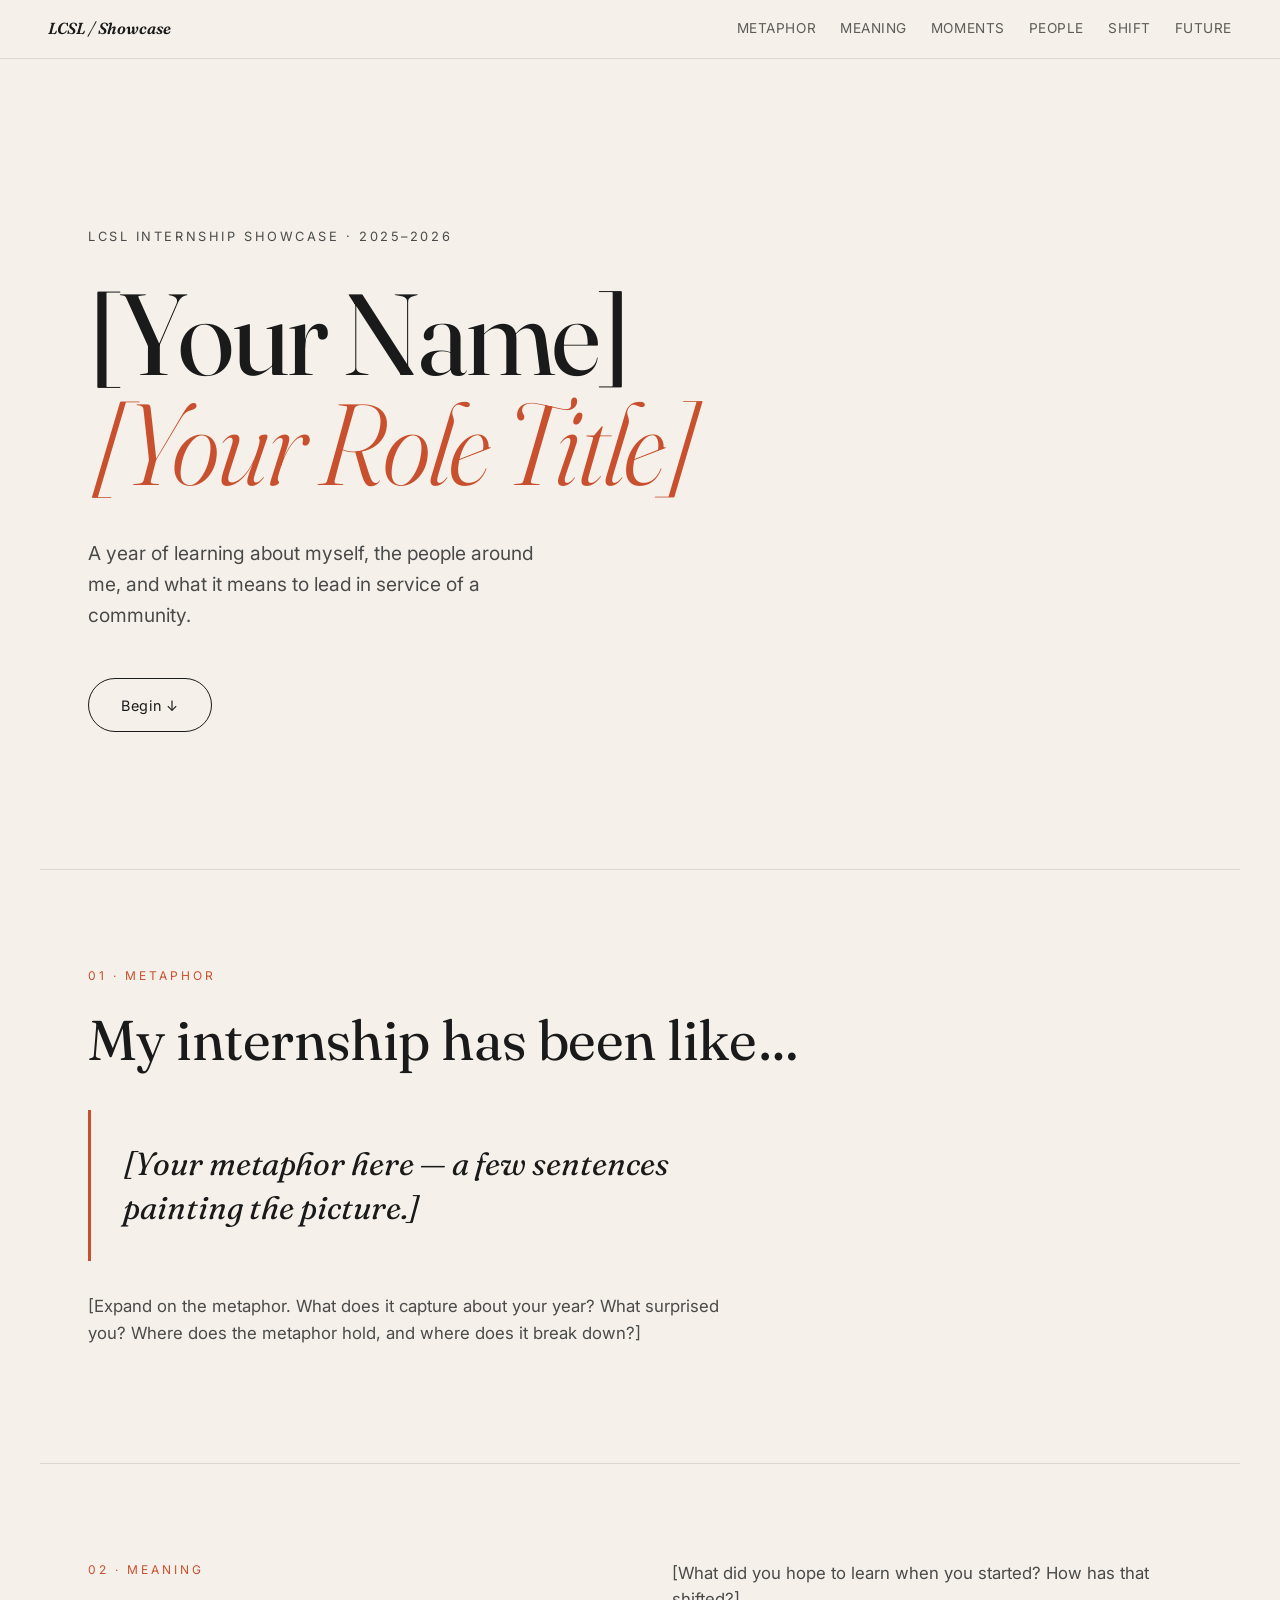
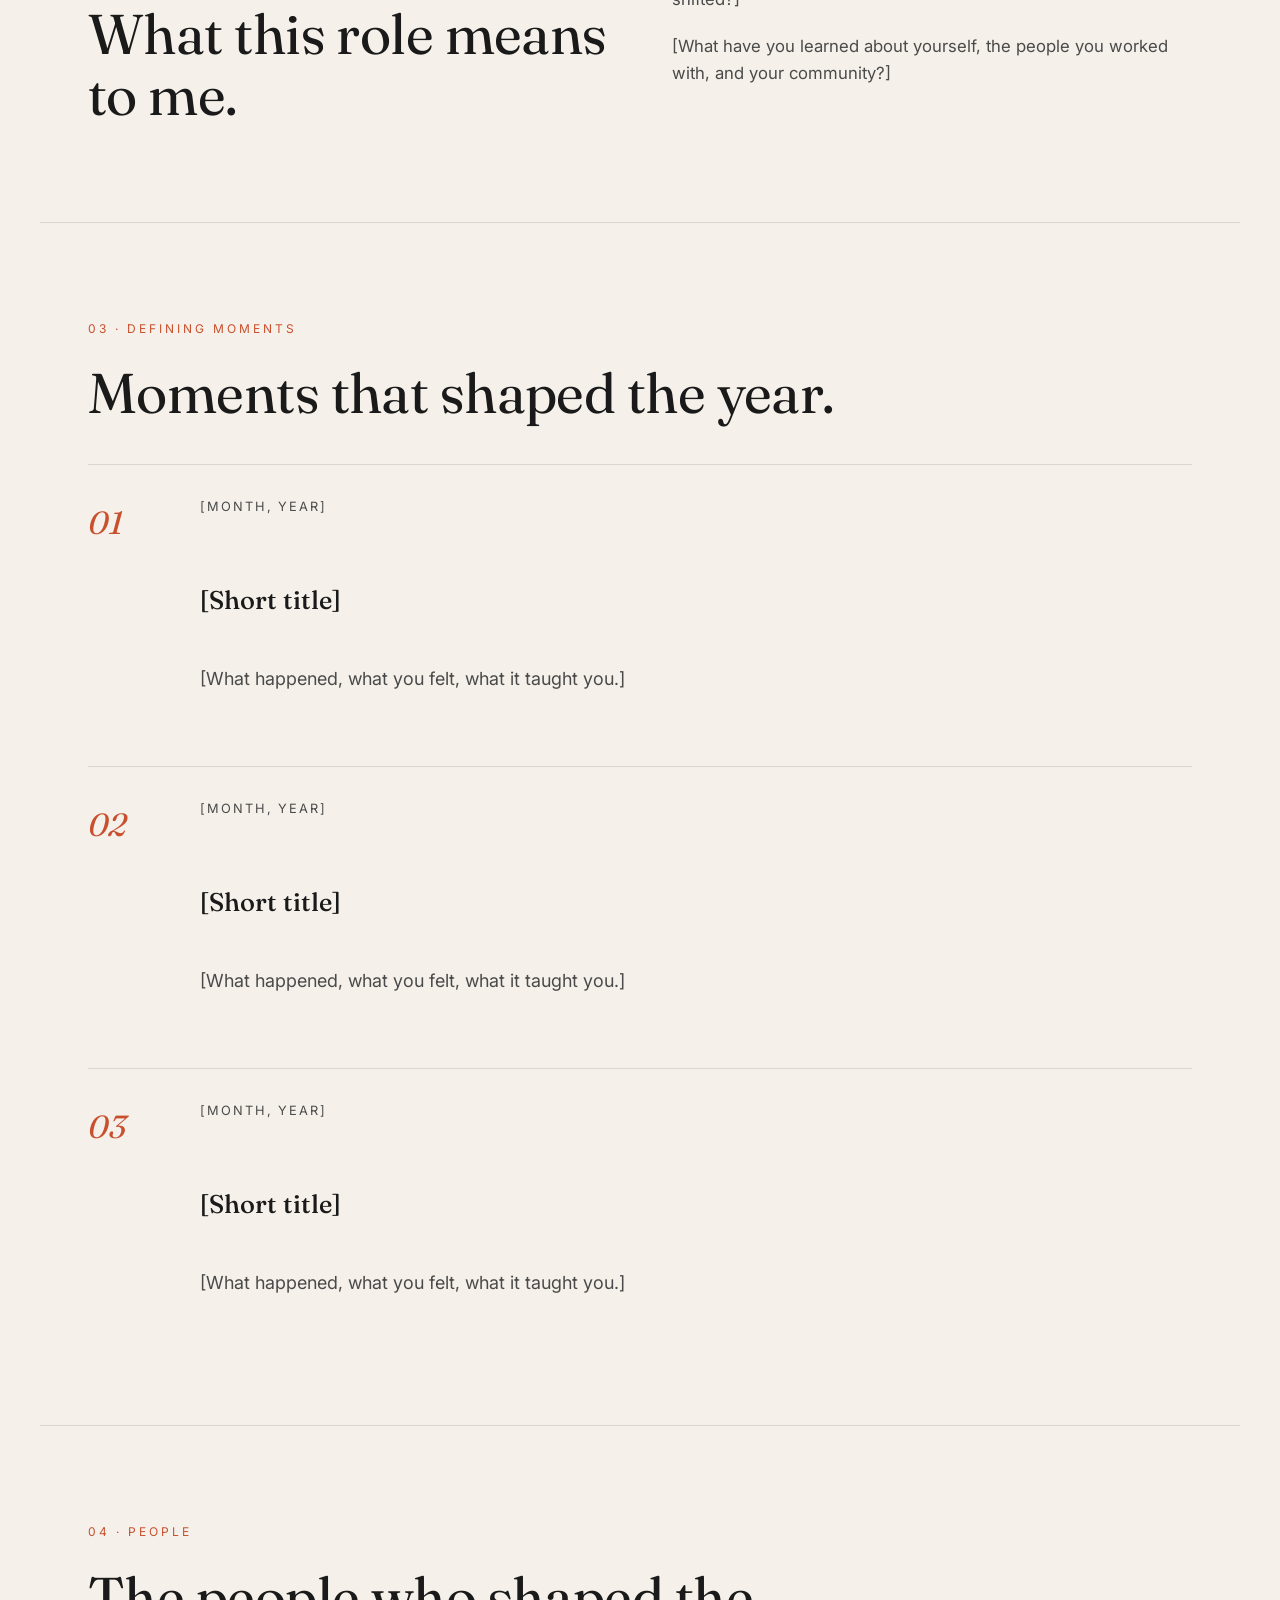
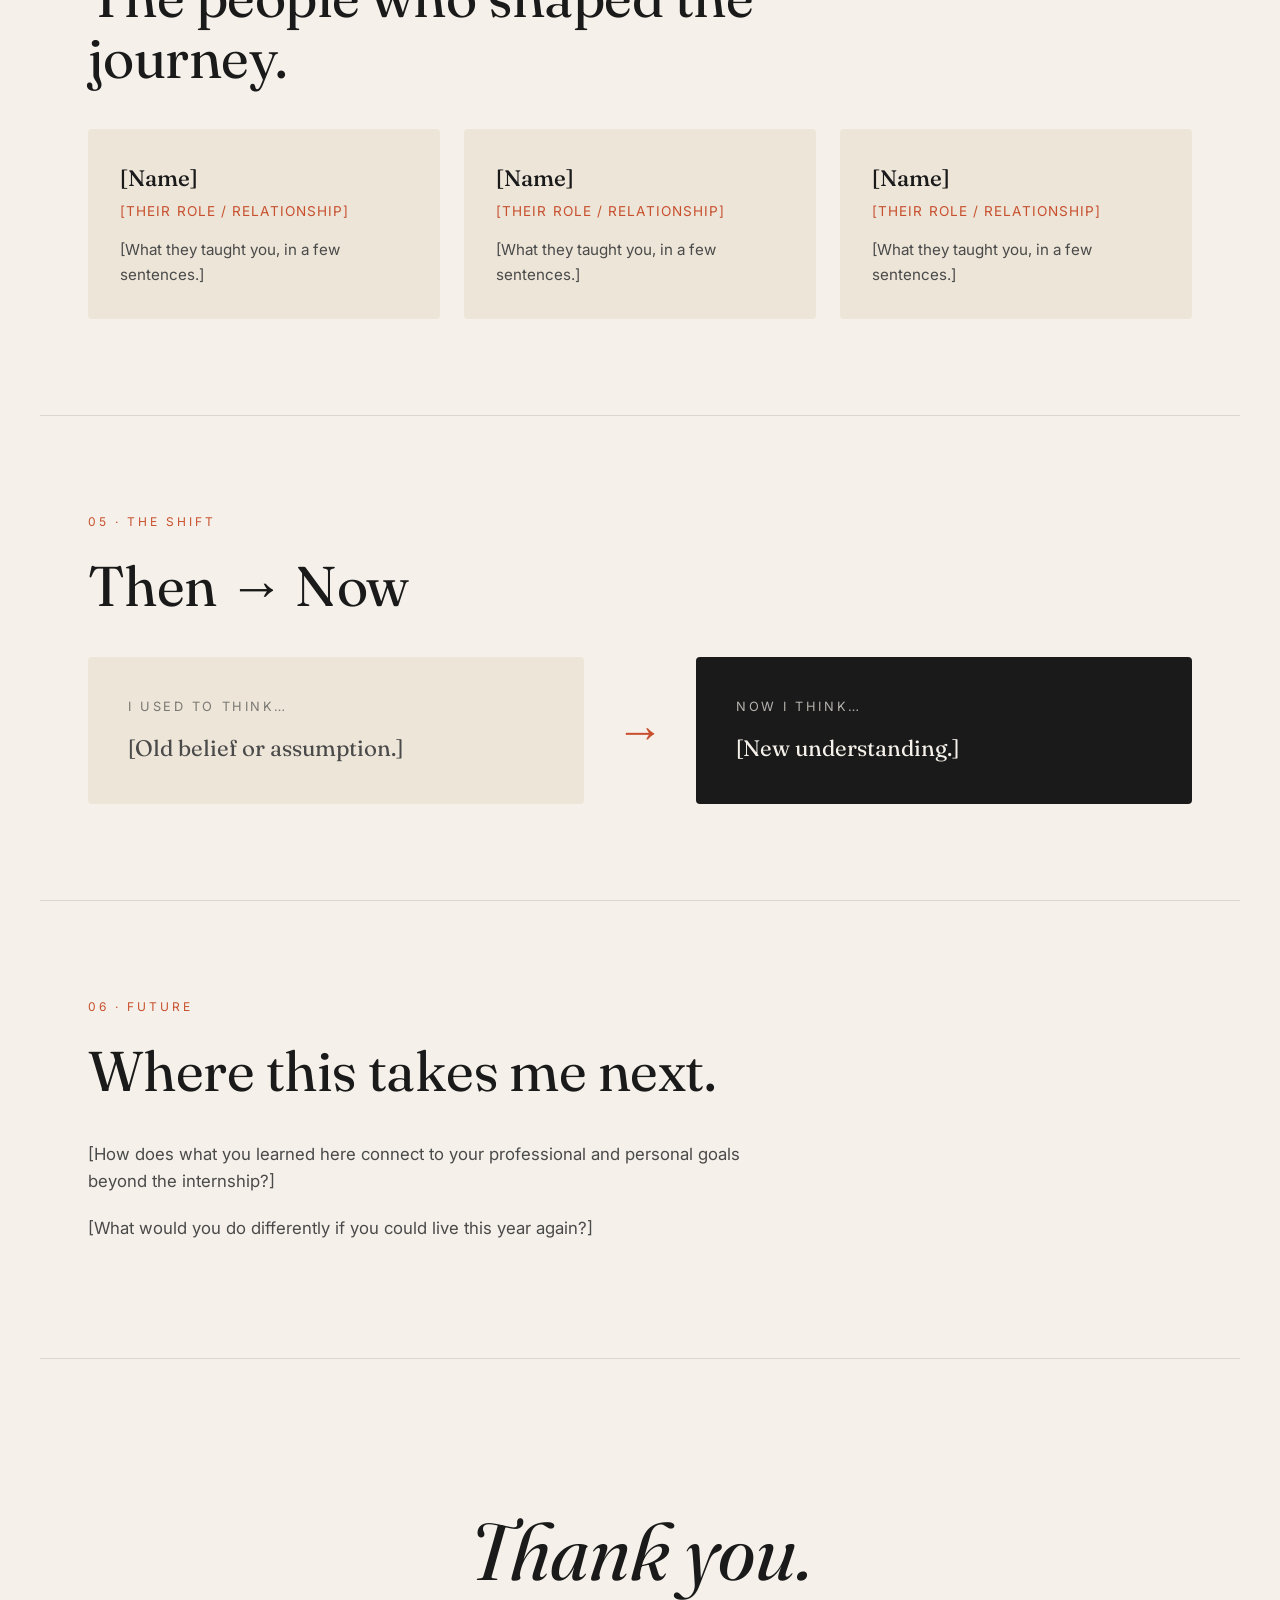
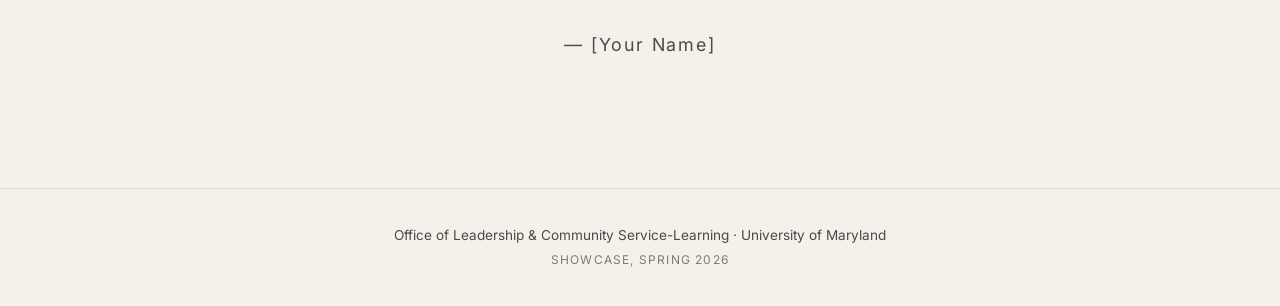
==== index.html @ c9e7165f "Scaffold showcase site" ====
<!DOCTYPE html>
<html lang="en">
<head>
  <meta charset="UTF-8" />
  <meta name="viewport" content="width=device-width, initial-scale=1.0" />
  <title>LCSL Internship Showcase — [Your Name]</title>
  <meta name="description" content="A reflection on my year as an intern with the Office of Leadership and Community Service-Learning." />
  <link rel="preconnect" href="https://fonts.googleapis.com" />
  <link rel="preconnect" href="https://fonts.gstatic.com" crossorigin />
  <link href="https://fonts.googleapis.com/css2?family=Fraunces:ital,opsz,wght@0,9..144,300..900;1,9..144,300..900&family=Inter:wght@300;400;500;600&display=swap" rel="stylesheet" />
  <link rel="stylesheet" href="./css/style.css" />
</head>
<body>
  <nav class="nav">
    <a href="#top" class="nav__brand">LCSL / Showcase</a>
    <ul class="nav__links">
      <li><a href="#metaphor">Metaphor</a></li>
      <li><a href="#meaning">Meaning</a></li>
      <li><a href="#moments">Moments</a></li>
      <li><a href="#people">People</a></li>
      <li><a href="#shift">Shift</a></li>
      <li><a href="#future">Future</a></li>
    </ul>
  </nav>

  <header id="top" class="hero">
    <p class="hero__eyebrow">LCSL Internship Showcase &middot; 2025–2026</p>
    <h1 class="hero__title">
      <span class="hero__title-line">[Your Name]</span>
      <span class="hero__title-line hero__title-line--accent">[Your Role Title]</span>
    </h1>
    <p class="hero__lede">
      A year of learning about myself, the people around me, and what it means to lead in service of a community.
    </p>
    <a href="#metaphor" class="hero__cta" aria-label="Begin the story">Begin ↓</a>
  </header>

  <main>
    <!-- Section 1: Metaphor -->
    <section id="metaphor" class="section section--metaphor" data-reveal>
      <p class="section__label">01 &middot; Metaphor</p>
      <h2 class="section__title">My internship has been like…</h2>
      <blockquote class="pullquote">
        <p>[Your metaphor here — a few sentences painting the picture.]</p>
      </blockquote>
      <p class="section__body">
        [Expand on the metaphor. What does it capture about your year? What surprised you? Where does the metaphor hold, and where does it break down?]
      </p>
    </section>

    <!-- Section 2: What the role means -->
    <section id="meaning" class="section section--split" data-reveal>
      <div class="section__col">
        <p class="section__label">02 &middot; Meaning</p>
        <h2 class="section__title">What this role means to me.</h2>
      </div>
      <div class="section__col">
        <p class="section__body">
          [What did you hope to learn when you started? How has that shifted?]
        </p>
        <p class="section__body">
          [What have you learned about yourself, the people you worked with, and your community?]
        </p>
      </div>
    </section>

    <!-- Section 3: Defining moments -->
    <section id="moments" class="section section--moments" data-reveal>
      <p class="section__label">03 &middot; Defining Moments</p>
      <h2 class="section__title">Moments that shaped the year.</h2>
      <ol class="moments">
        <li class="moment">
          <p class="moment__date">[Month, Year]</p>
          <h3 class="moment__title">[Short title]</h3>
          <p class="moment__body">[What happened, what you felt, what it taught you.]</p>
        </li>
        <li class="moment">
          <p class="moment__date">[Month, Year]</p>
          <h3 class="moment__title">[Short title]</h3>
          <p class="moment__body">[What happened, what you felt, what it taught you.]</p>
        </li>
        <li class="moment">
          <p class="moment__date">[Month, Year]</p>
          <h3 class="moment__title">[Short title]</h3>
          <p class="moment__body">[What happened, what you felt, what it taught you.]</p>
        </li>
      </ol>
    </section>

    <!-- Section 4: People -->
    <section id="people" class="section section--people" data-reveal>
      <p class="section__label">04 &middot; People</p>
      <h2 class="section__title">The people who shaped the journey.</h2>
      <div class="people">
        <article class="person">
          <h3 class="person__name">[Name]</h3>
          <p class="person__role">[Their role / relationship]</p>
          <p class="person__body">[What they taught you, in a few sentences.]</p>
        </article>
        <article class="person">
          <h3 class="person__name">[Name]</h3>
          <p class="person__role">[Their role / relationship]</p>
          <p class="person__body">[What they taught you, in a few sentences.]</p>
        </article>
        <article class="person">
          <h3 class="person__name">[Name]</h3>
          <p class="person__role">[Their role / relationship]</p>
          <p class="person__body">[What they taught you, in a few sentences.]</p>
        </article>
      </div>
    </section>

    <!-- Section 5: Used to think / now think -->
    <section id="shift" class="section section--shift" data-reveal>
      <p class="section__label">05 &middot; The Shift</p>
      <h2 class="section__title">Then &rarr; Now</h2>
      <div class="shift">
        <div class="shift__card shift__card--before">
          <p class="shift__label">I used to think…</p>
          <p class="shift__body">[Old belief or assumption.]</p>
        </div>
        <div class="shift__arrow" aria-hidden="true">→</div>
        <div class="shift__card shift__card--after">
          <p class="shift__label">Now I think…</p>
          <p class="shift__body">[New understanding.]</p>
        </div>
      </div>
    </section>

    <!-- Section 6: Future -->
    <section id="future" class="section section--future" data-reveal>
      <p class="section__label">06 &middot; Future</p>
      <h2 class="section__title">Where this takes me next.</h2>
      <p class="section__body">
        [How does what you learned here connect to your professional and personal goals beyond the internship?]
      </p>
      <p class="section__body">
        [What would you do differently if you could live this year again?]
      </p>
    </section>

    <!-- Closing -->
    <section class="section section--close" data-reveal>
      <p class="closing">Thank you.</p>
      <p class="closing__sub">— [Your Name]</p>
    </section>
  </main>

  <footer class="footer">
    <p>Office of Leadership &amp; Community Service-Learning &middot; University of Maryland</p>
    <p class="footer__meta">Showcase, Spring 2026</p>
  </footer>

  <script src="./js/main.js"></script>
</body>
</html>
---- css/style.css ----
:root {
  --bg: #f5f1ea;
  --bg-alt: #ece5d8;
  --ink: #1a1a1a;
  --ink-soft: #4a4a4a;
  --accent: #c8502e;
  --accent-deep: #8a2f16;
  --rule: rgba(26, 26, 26, 0.12);
  --serif: "Fraunces", Georgia, serif;
  --sans: "Inter", -apple-system, BlinkMacSystemFont, sans-serif;
  --max: 1200px;
  --gutter: clamp(1.25rem, 4vw, 3rem);
}

* { box-sizing: border-box; }

html { scroll-behavior: smooth; }

body {
  margin: 0;
  background: var(--bg);
  color: var(--ink);
  font-family: var(--sans);
  font-size: 18px;
  line-height: 1.6;
  -webkit-font-smoothing: antialiased;
}

a { color: inherit; text-decoration: none; }

/* Nav */
.nav {
  position: sticky;
  top: 0;
  z-index: 10;
  display: flex;
  align-items: center;
  justify-content: space-between;
  padding: 1rem var(--gutter);
  background: rgba(245, 241, 234, 0.85);
  backdrop-filter: blur(10px);
  border-bottom: 1px solid var(--rule);
  font-size: 0.85rem;
  letter-spacing: 0.04em;
  text-transform: uppercase;
}
.nav__brand { font-family: var(--serif); font-weight: 600; font-style: italic; text-transform: none; letter-spacing: 0; font-size: 1rem; }
.nav__links { display: flex; gap: 1.5rem; list-style: none; margin: 0; padding: 0; }
.nav__links a { opacity: 0.7; transition: opacity 0.2s; }
.nav__links a:hover { opacity: 1; color: var(--accent); }
@media (max-width: 720px) { .nav__links { display: none; } }

/* Hero */
.hero {
  min-height: 90vh;
  display: flex;
  flex-direction: column;
  justify-content: center;
  padding: 6rem var(--gutter) 4rem;
  max-width: var(--max);
  margin: 0 auto;
}
.hero__eyebrow {
  font-size: 0.8rem;
  letter-spacing: 0.2em;
  text-transform: uppercase;
  color: var(--ink-soft);
  margin: 0 0 2rem;
}
.hero__title {
  font-family: var(--serif);
  font-weight: 400;
  font-size: clamp(3rem, 9vw, 7.5rem);
  line-height: 0.95;
  letter-spacing: -0.02em;
  margin: 0;
}
.hero__title-line { display: block; }
.hero__title-line--accent {
  font-style: italic;
  color: var(--accent);
  font-weight: 300;
}
.hero__lede {
  max-width: 38ch;
  margin: 2.5rem 0 3rem;
  font-size: clamp(1.1rem, 1.5vw, 1.35rem);
  color: var(--ink-soft);
}
.hero__cta {
  align-self: flex-start;
  padding: 0.9rem 2rem;
  border: 1px solid var(--ink);
  border-radius: 999px;
  font-size: 0.9rem;
  letter-spacing: 0.05em;
  transition: background 0.2s, color 0.2s;
}
.hero__cta:hover { background: var(--ink); color: var(--bg); }

/* Sections */
.section {
  max-width: var(--max);
  margin: 0 auto;
  padding: 6rem var(--gutter);
  border-top: 1px solid var(--rule);
}
.section__label {
  font-size: 0.75rem;
  letter-spacing: 0.25em;
  text-transform: uppercase;
  color: var(--accent);
  margin: 0 0 1.5rem;
}
.section__title {
  font-family: var(--serif);
  font-weight: 400;
  font-size: clamp(2rem, 5vw, 3.5rem);
  line-height: 1.1;
  letter-spacing: -0.01em;
  margin: 0 0 2.5rem;
  max-width: 22ch;
}
.section__body {
  max-width: 60ch;
  margin: 0 0 1.25rem;
  color: var(--ink-soft);
  font-size: 1.05rem;
}

/* Split section */
.section--split {
  display: grid;
  grid-template-columns: 1fr 1fr;
  gap: clamp(2rem, 5vw, 5rem);
  align-items: start;
}
.section--split .section__title { margin-bottom: 0; }
@media (max-width: 800px) { .section--split { grid-template-columns: 1fr; } }

/* Metaphor */
.pullquote {
  margin: 0 0 2rem;
  padding: 2rem 0 2rem 2rem;
  border-left: 3px solid var(--accent);
  font-family: var(--serif);
  font-style: italic;
  font-size: clamp(1.4rem, 3vw, 2rem);
  line-height: 1.35;
  max-width: 28ch;
}
.pullquote p { margin: 0; }

/* Moments */
.moments {
  list-style: none;
  counter-reset: moment;
  padding: 0;
  margin: 0;
  display: grid;
  gap: 2.5rem;
}
.moment {
  counter-increment: moment;
  display: grid;
  grid-template-columns: 80px 1fr;
  gap: 2rem;
  padding: 2rem 0;
  border-top: 1px solid var(--rule);
  position: relative;
}
.moment::before {
  content: counter(moment, decimal-leading-zero);
  font-family: var(--serif);
  font-style: italic;
  font-size: 2rem;
  color: var(--accent);
  grid-column: 1;
}
.moment__date {
  font-size: 0.8rem;
  letter-spacing: 0.15em;
  text-transform: uppercase;
  color: var(--ink-soft);
  margin: 0 0 0.5rem;
  grid-column: 2;
}
.moment__title {
  font-family: var(--serif);
  font-weight: 500;
  font-size: 1.6rem;
  margin: 0 0 0.75rem;
  grid-column: 2;
}
.moment__body {
  grid-column: 2;
  color: var(--ink-soft);
  margin: 0;
  max-width: 60ch;
}
@media (max-width: 600px) {
  .moment { grid-template-columns: 1fr; gap: 0.5rem; }
  .moment__date, .moment__title, .moment__body { grid-column: 1; }
}

/* People */
.people {
  display: grid;
  grid-template-columns: repeat(auto-fit, minmax(260px, 1fr));
  gap: 1.5rem;
}
.person {
  padding: 2rem;
  background: var(--bg-alt);
  border-radius: 4px;
  transition: transform 0.3s, background 0.3s;
}
.person:hover { transform: translateY(-4px); background: #e4dcc9; }
.person__name {
  font-family: var(--serif);
  font-size: 1.4rem;
  margin: 0 0 0.25rem;
  font-weight: 500;
}
.person__role {
  font-size: 0.85rem;
  letter-spacing: 0.08em;
  text-transform: uppercase;
  color: var(--accent);
  margin: 0 0 1rem;
}
.person__body {
  margin: 0;
  color: var(--ink-soft);
  font-size: 0.95rem;
}

/* Shift */
.shift {
  display: grid;
  grid-template-columns: 1fr auto 1fr;
  gap: 2rem;
  align-items: stretch;
}
.shift__card {
  padding: 2.5rem;
  border-radius: 4px;
}
.shift__card--before {
  background: var(--bg-alt);
  color: var(--ink-soft);
}
.shift__card--after {
  background: var(--ink);
  color: var(--bg);
}
.shift__label {
  font-size: 0.8rem;
  letter-spacing: 0.2em;
  text-transform: uppercase;
  margin: 0 0 1rem;
  opacity: 0.7;
}
.shift__body {
  font-family: var(--serif);
  font-size: 1.4rem;
  line-height: 1.35;
  margin: 0;
}
.shift__arrow {
  align-self: center;
  font-family: var(--serif);
  font-size: 3rem;
  color: var(--accent);
}
@media (max-width: 700px) {
  .shift { grid-template-columns: 1fr; }
  .shift__arrow { transform: rotate(90deg); justify-self: center; }
}

/* Closing */
.section--close {
  text-align: center;
  padding: 8rem var(--gutter);
  border-top: 1px solid var(--rule);
}
.closing {
  font-family: var(--serif);
  font-size: clamp(3rem, 7vw, 5rem);
  font-style: italic;
  margin: 0 0 1rem;
}
.closing__sub {
  color: var(--ink-soft);
  letter-spacing: 0.1em;
  margin: 0;
}

/* Footer */
.footer {
  padding: 2rem var(--gutter);
  text-align: center;
  font-size: 0.85rem;
  color: var(--ink-soft);
  border-top: 1px solid var(--rule);
}
.footer p { margin: 0.25rem 0; }
.footer__meta { opacity: 0.7; letter-spacing: 0.1em; text-transform: uppercase; font-size: 0.75rem; }

/* Reveal animation */
[data-reveal] {
  opacity: 0;
  transform: translateY(24px);
  transition: opacity 0.8s ease, transform 0.8s ease;
}
[data-reveal].is-visible {
  opacity: 1;
  transform: translateY(0);
}

@media (prefers-reduced-motion: reduce) {
  html { scroll-behavior: auto; }
  [data-reveal] { opacity: 1; transform: none; transition: none; }
}
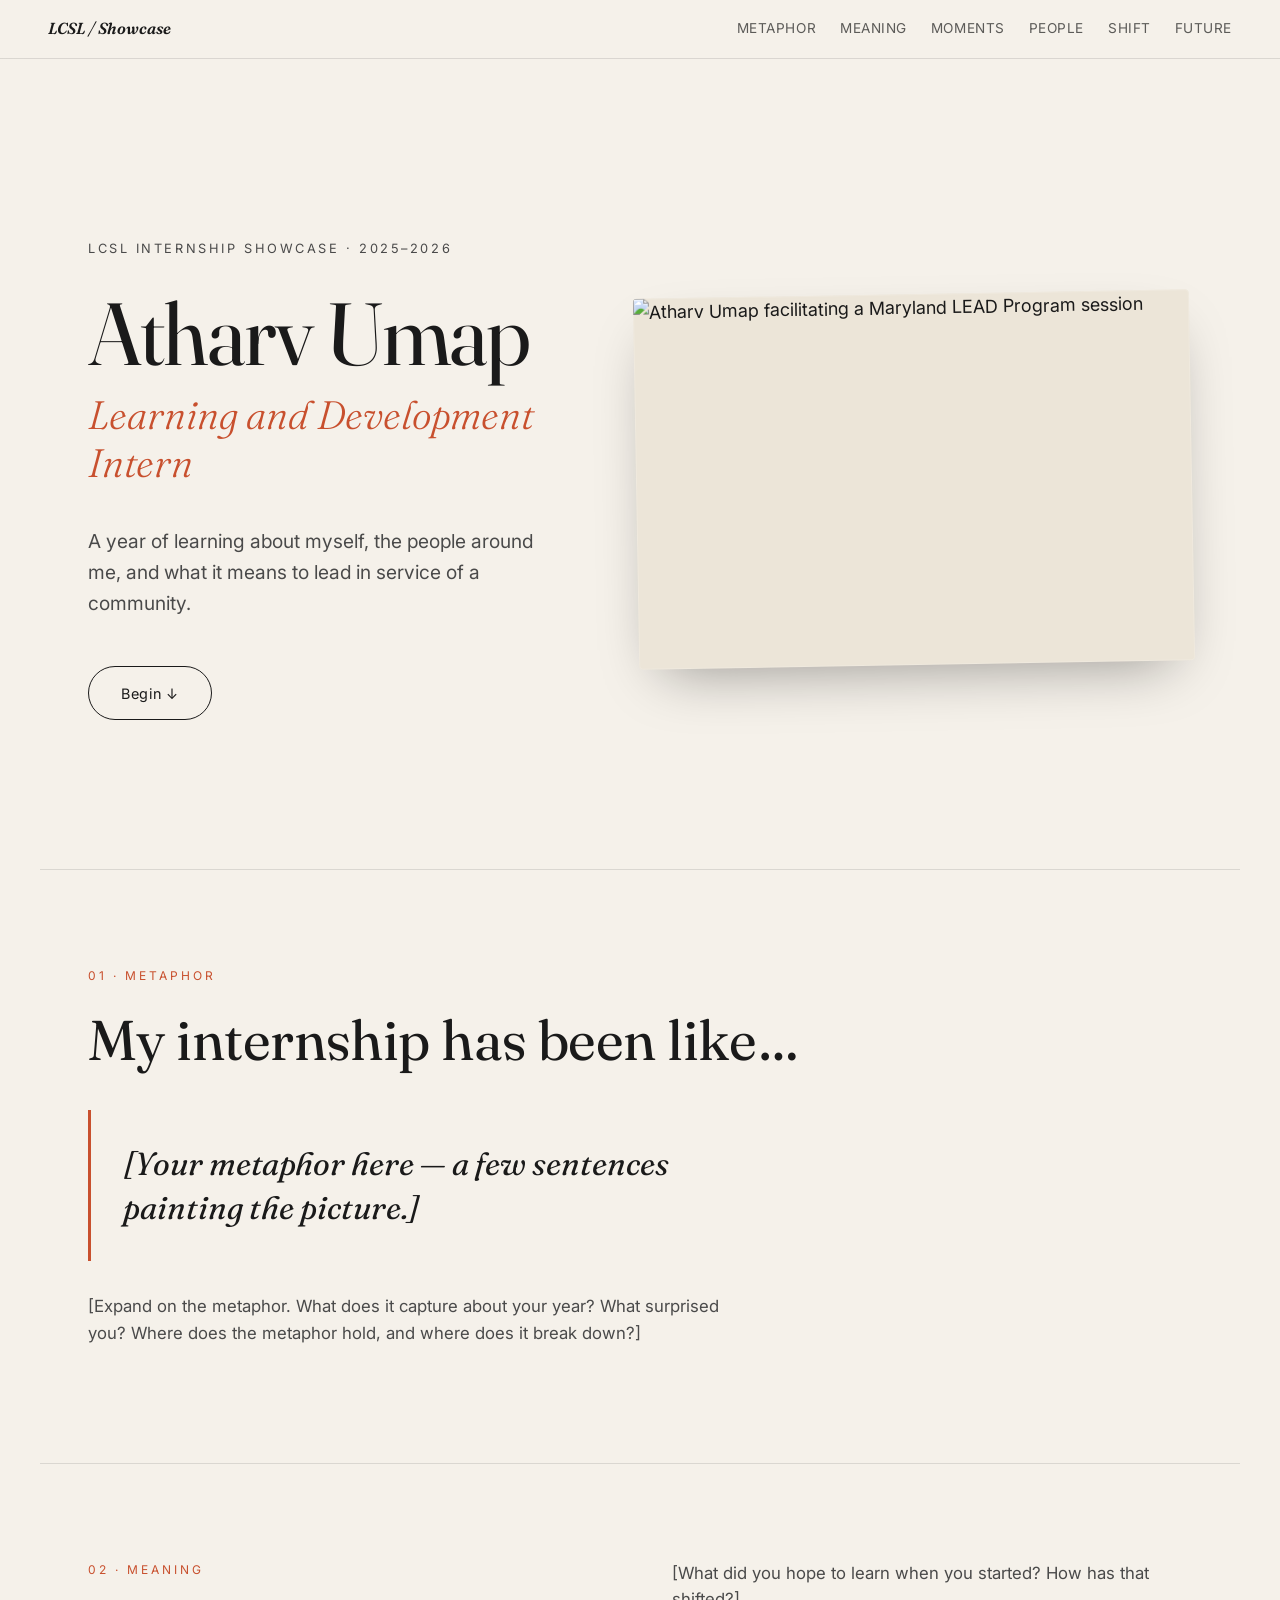
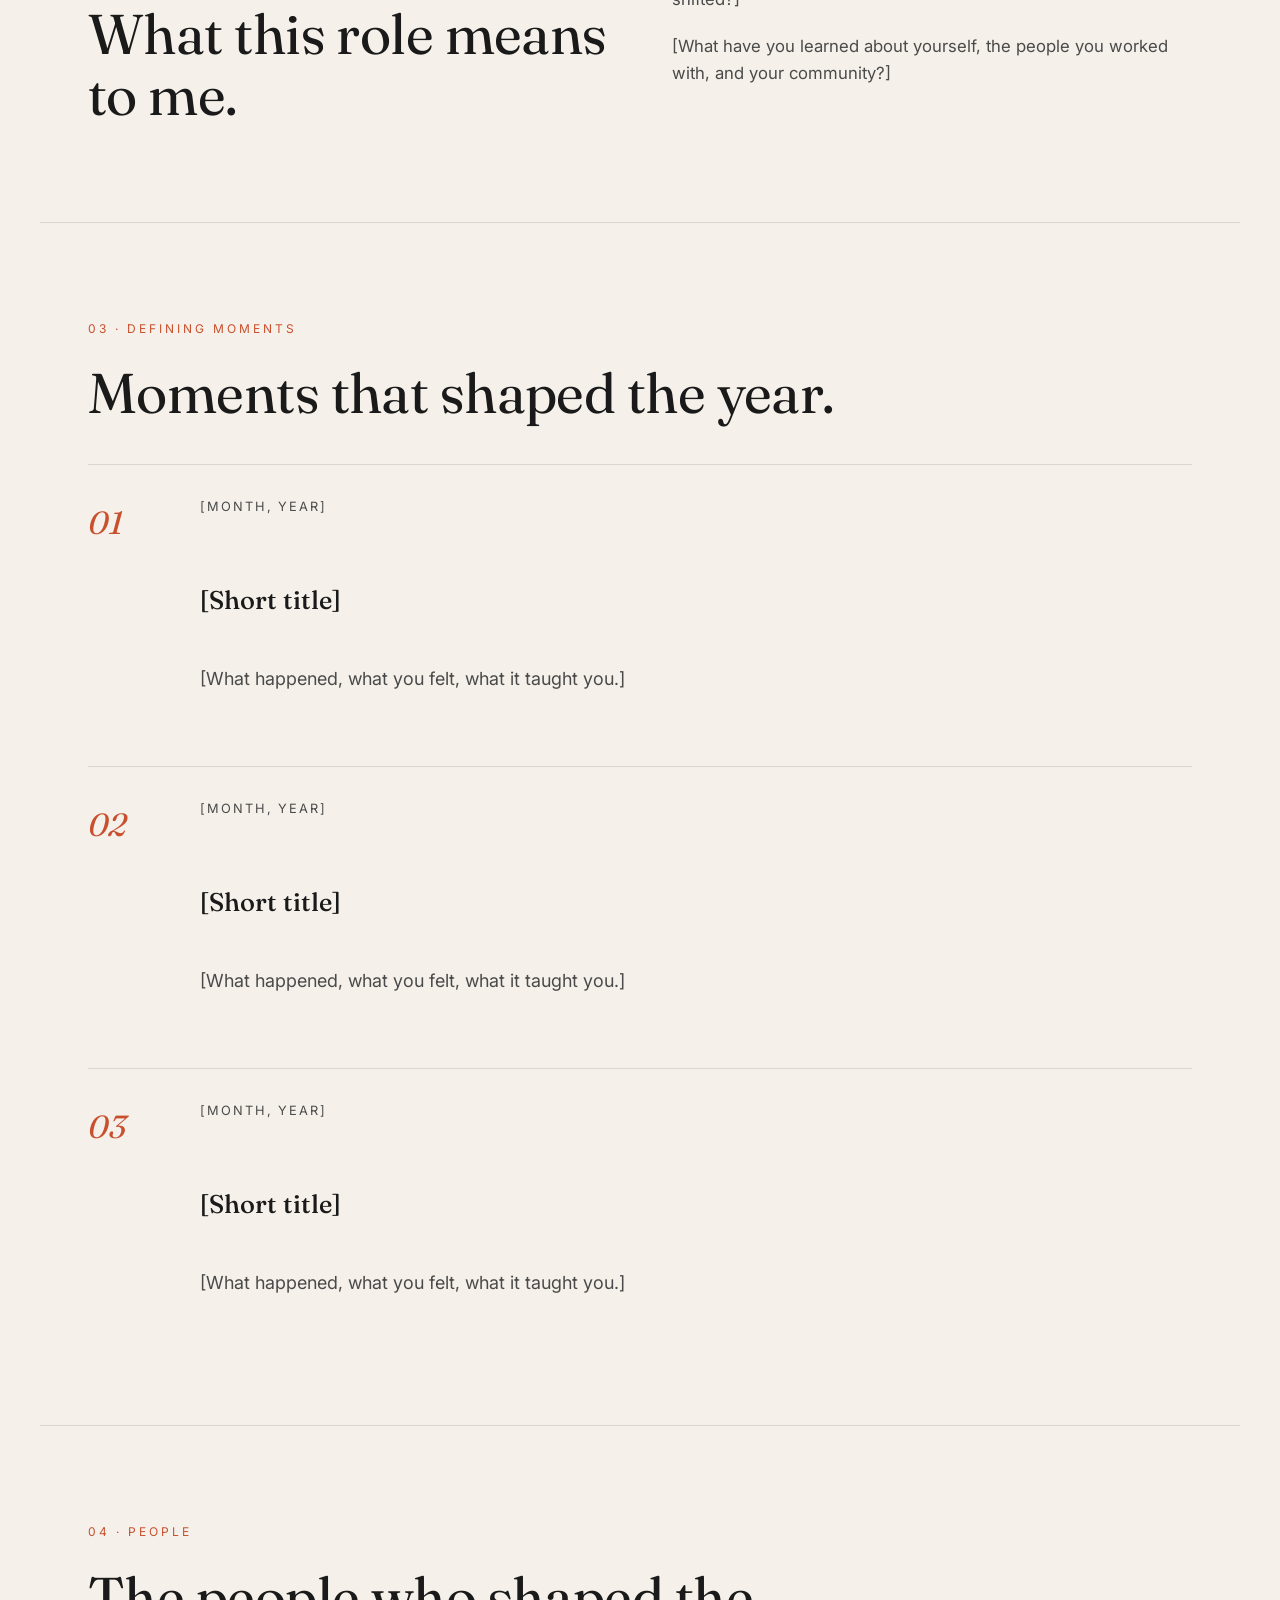
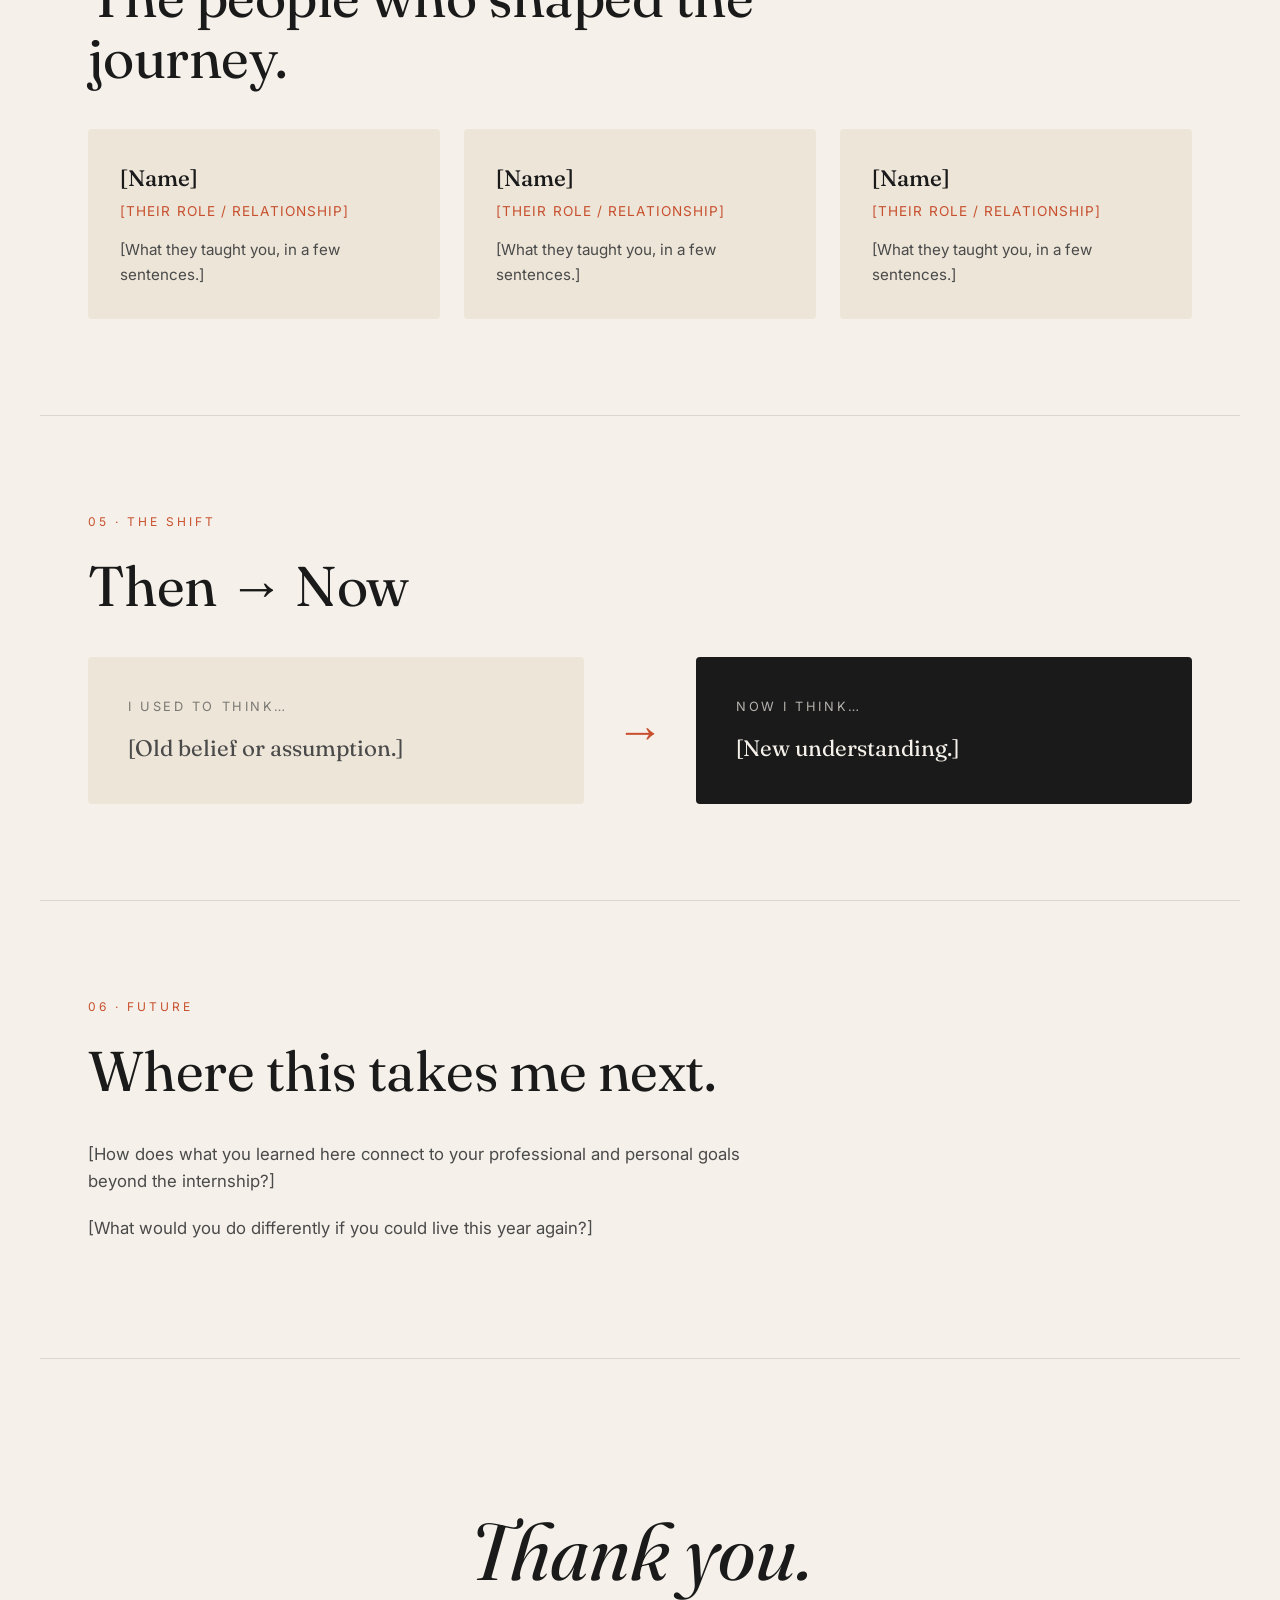
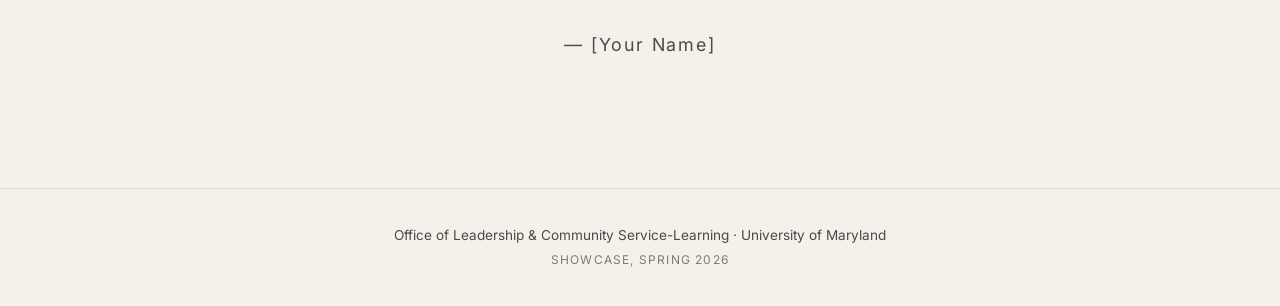
==== commit 8c556c2e: "Introduction created" ====
--- a/index.html
+++ b/index.html
@@ -24,15 +24,20 @@
   </nav>
 
   <header id="top" class="hero">
-    <p class="hero__eyebrow">LCSL Internship Showcase &middot; 2025–2026</p>
-    <h1 class="hero__title">
-      <span class="hero__title-line">[Your Name]</span>
-      <span class="hero__title-line hero__title-line--accent">[Your Role Title]</span>
-    </h1>
-    <p class="hero__lede">
-      A year of learning about myself, the people around me, and what it means to lead in service of a community.
-    </p>
-    <a href="#metaphor" class="hero__cta" aria-label="Begin the story">Begin ↓</a>
+    <div class="hero__content">
+      <p class="hero__eyebrow">LCSL Internship Showcase &middot; 2025–2026</p>
+      <h1 class="hero__title">
+        <span class="hero__title-line">Atharv Umap</span>
+        <span class="hero__title-line hero__title-line--accent">Learning and Development Intern</span>
+      </h1>
+      <p class="hero__lede">
+        A year of learning about myself, the people around me, and what it means to lead in service of a community.
+      </p>
+      <a href="#metaphor" class="hero__cta" aria-label="Begin the story">Begin ↓</a>
+    </div>
+    <div class="hero__portrait">
+      <img src="./assets/images/hero.jpg" alt="Atharv Umap facilitating a Maryland LEAD Program session" />
+    </div>
   </header>
 
   <main>
--- a/css/style.css
+++ b/css/style.css
@@ -53,12 +53,54 @@
 /* Hero */
 .hero {
   min-height: 90vh;
+  display: grid;
+  grid-template-columns: 1fr 1.15fr;
+  gap: clamp(2rem, 5vw, 4.5rem);
+  align-items: center;
+  padding: 6rem var(--gutter) 4rem;
+  max-width: var(--max);
+  margin: 0 auto;
+}
+.hero__content {
   display: flex;
   flex-direction: column;
   justify-content: center;
-  padding: 6rem var(--gutter) 4rem;
-  max-width: var(--max);
-  margin: 0 auto;
+}
+.hero__portrait {
+  position: relative;
+  aspect-ratio: 3 / 2;
+  overflow: hidden;
+  border-radius: 4px;
+  background: var(--bg-alt);
+  box-shadow: 0 24px 60px -24px rgba(0, 0, 0, 0.4);
+  transform: rotate(-1deg);
+  transition: transform 0.6s ease;
+}
+.hero__portrait::after {
+  content: "";
+  position: absolute;
+  inset: 0;
+  border: 1px solid rgba(255, 255, 255, 0.15);
+  border-radius: 4px;
+  pointer-events: none;
+}
+.hero__portrait:hover { transform: rotate(0deg) scale(1.01); }
+.hero__portrait img {
+  width: 100%;
+  height: 100%;
+  object-fit: cover;
+  display: block;
+}
+@media (max-width: 800px) {
+  .hero {
+    grid-template-columns: 1fr;
+    min-height: auto;
+    padding-top: 4rem;
+  }
+  .hero__portrait {
+    max-width: 100%;
+    margin: 2.5rem 0 0;
+  }
 }
 .hero__eyebrow {
   font-size: 0.8rem;
@@ -70,7 +112,7 @@
 .hero__title {
   font-family: var(--serif);
   font-weight: 400;
-  font-size: clamp(3rem, 9vw, 7.5rem);
+  font-size: clamp(2.75rem, 7vw, 5.5rem);
   line-height: 0.95;
   letter-spacing: -0.02em;
   margin: 0;
@@ -80,6 +122,10 @@
   font-style: italic;
   color: var(--accent);
   font-weight: 300;
+  font-size: 0.45em;
+  line-height: 1.2;
+  margin-top: 1rem;
+  letter-spacing: 0;
 }
 .hero__lede {
   max-width: 38ch;
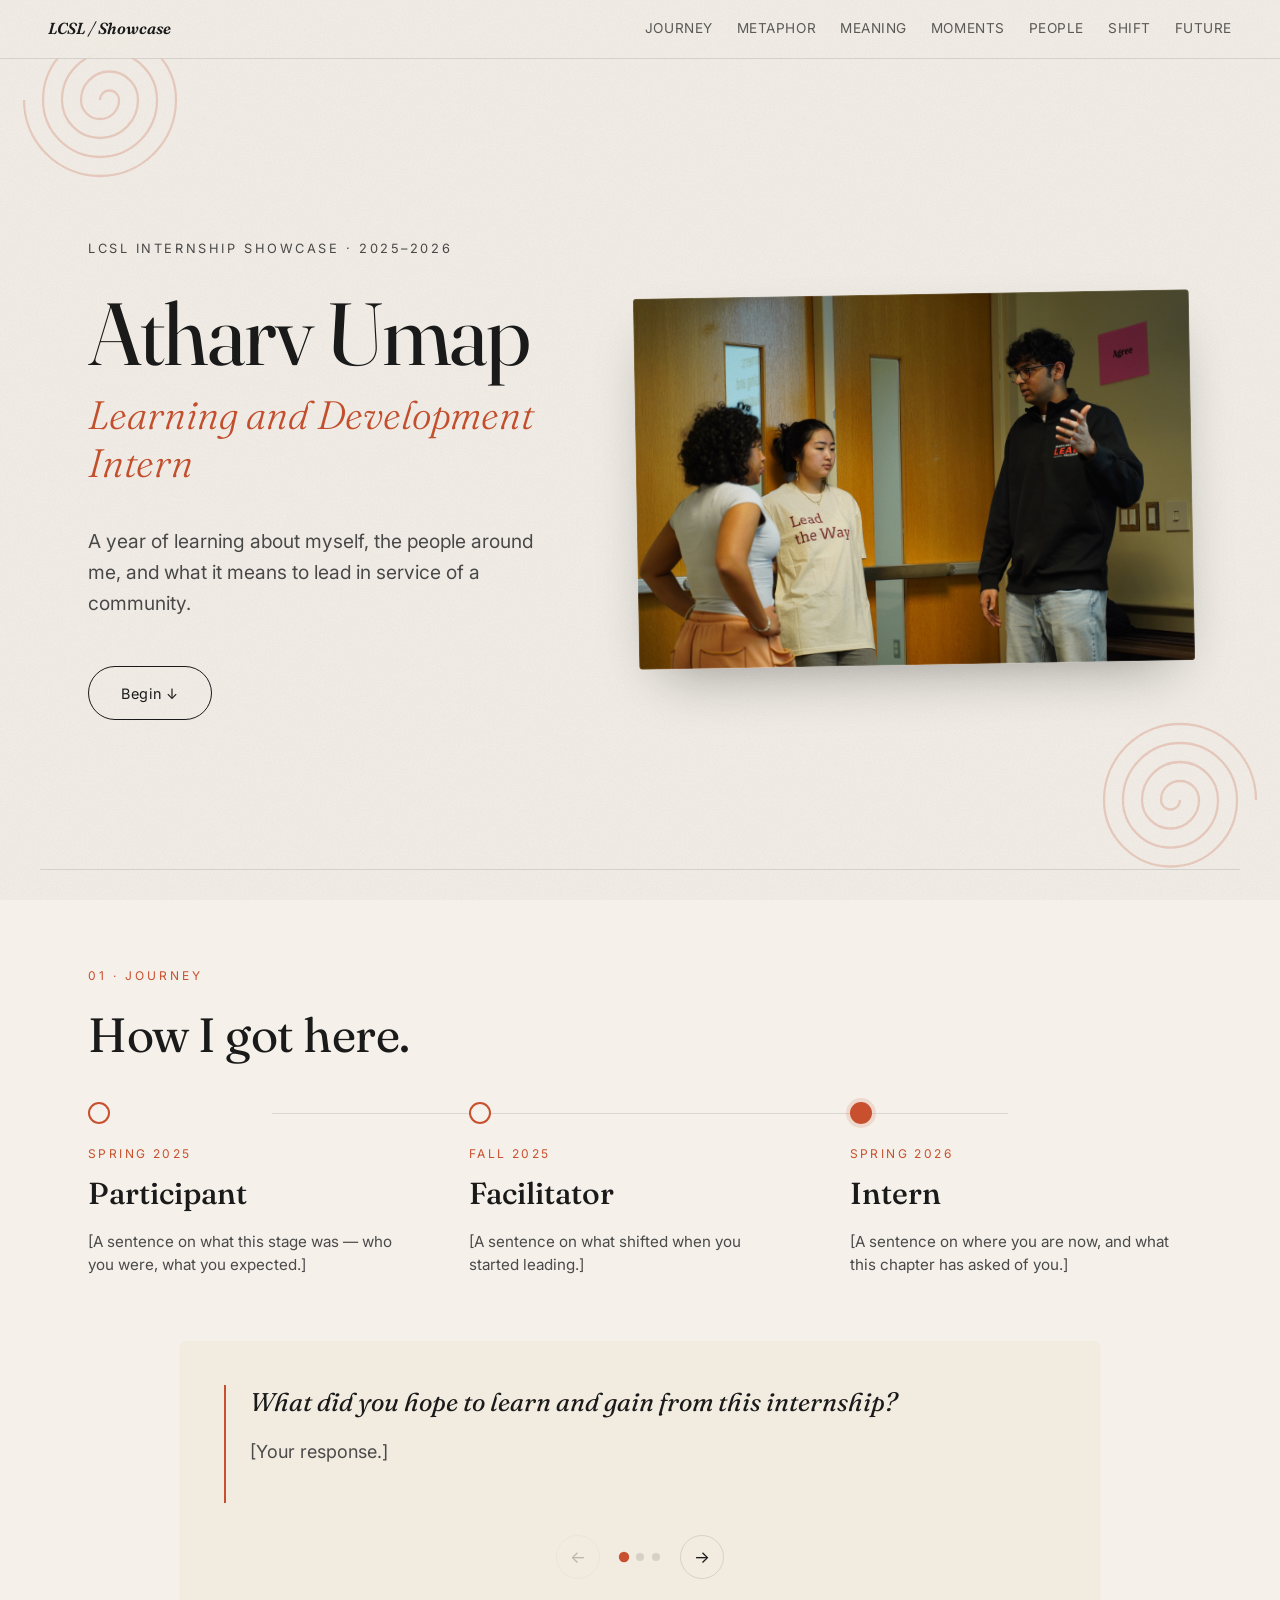
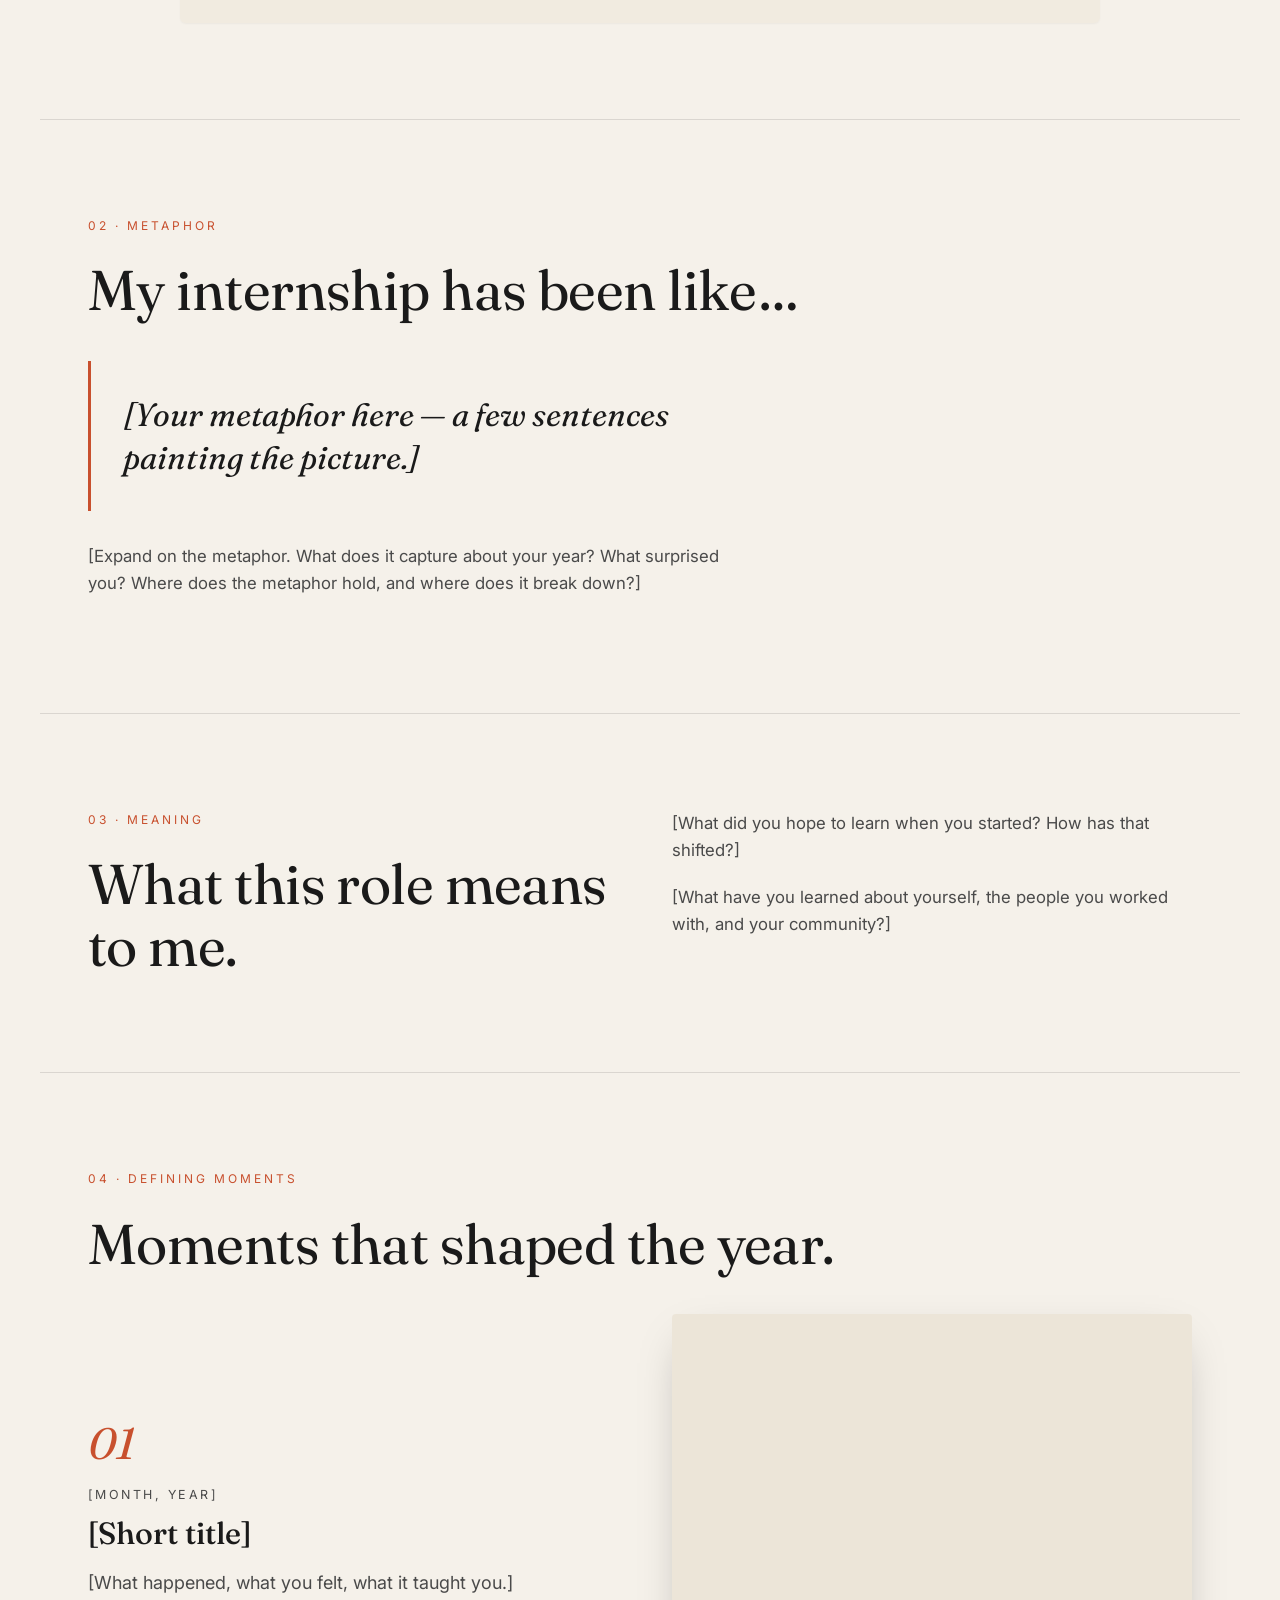
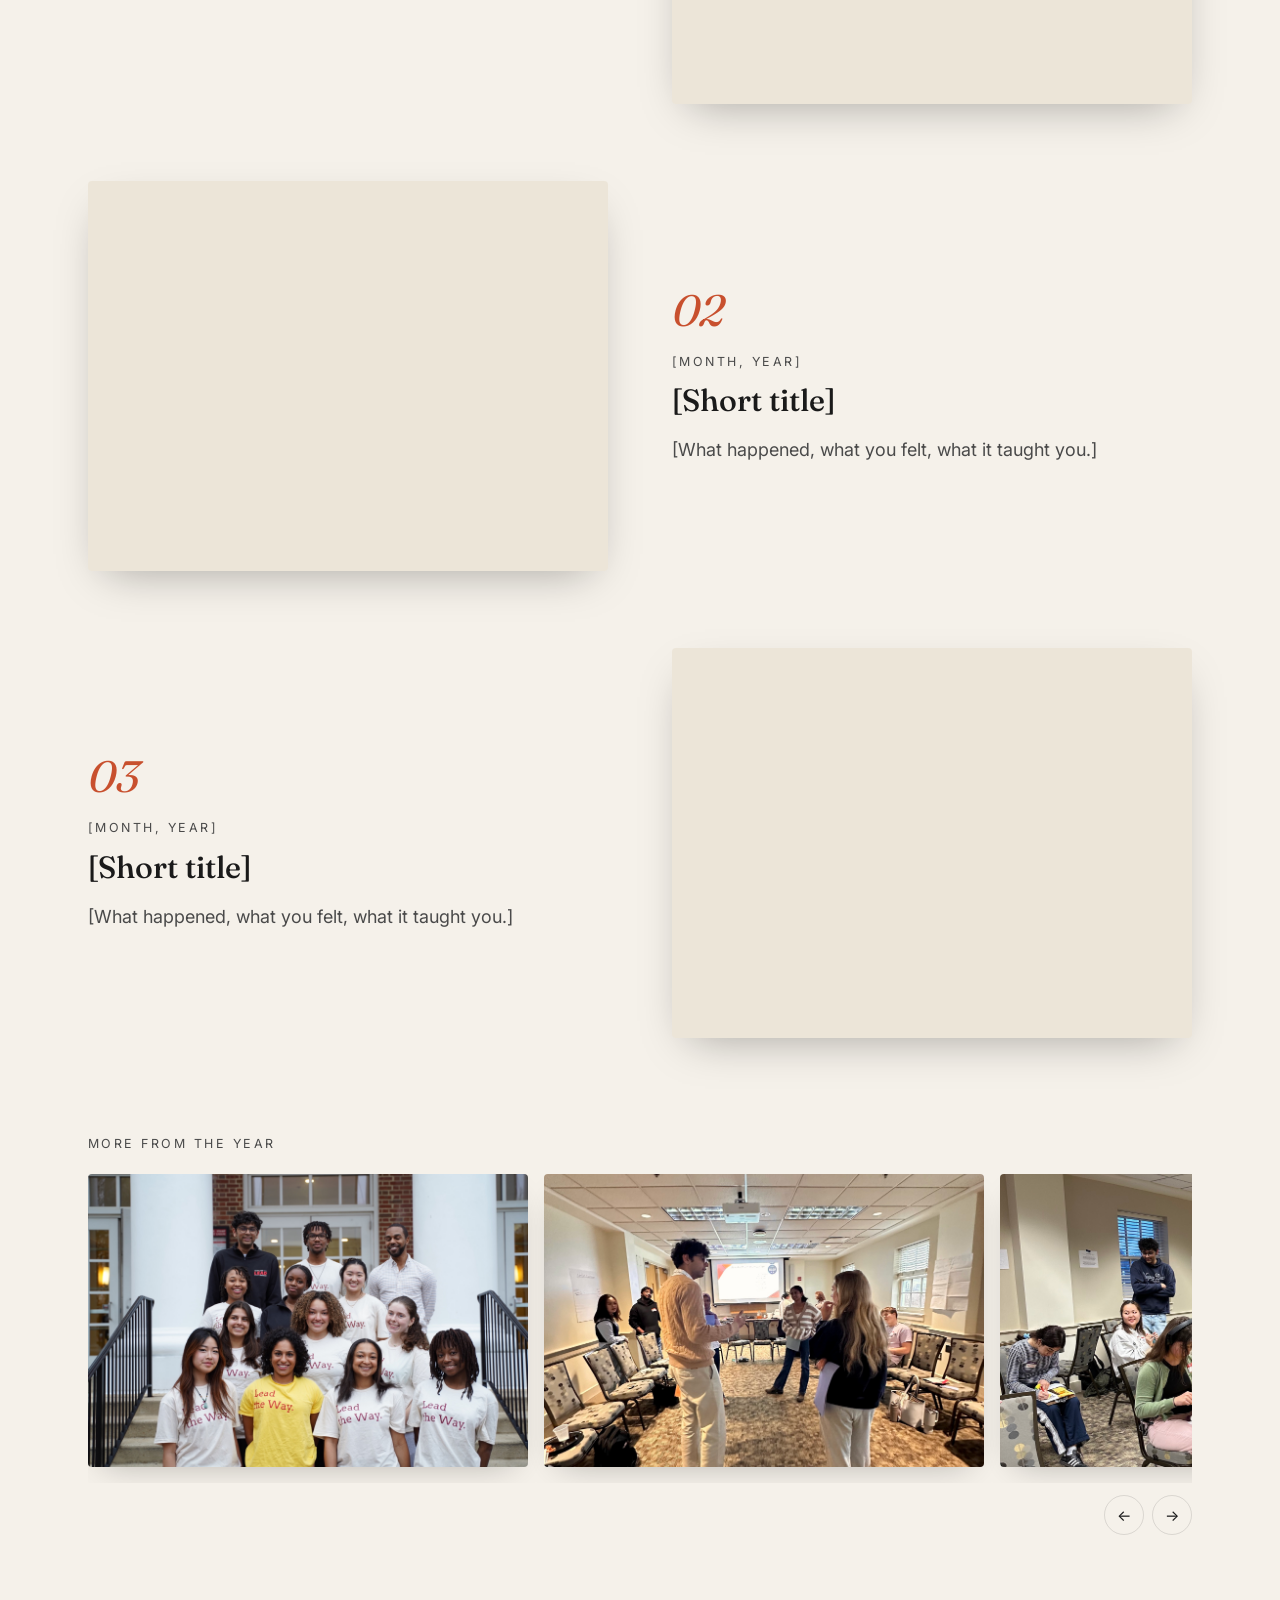
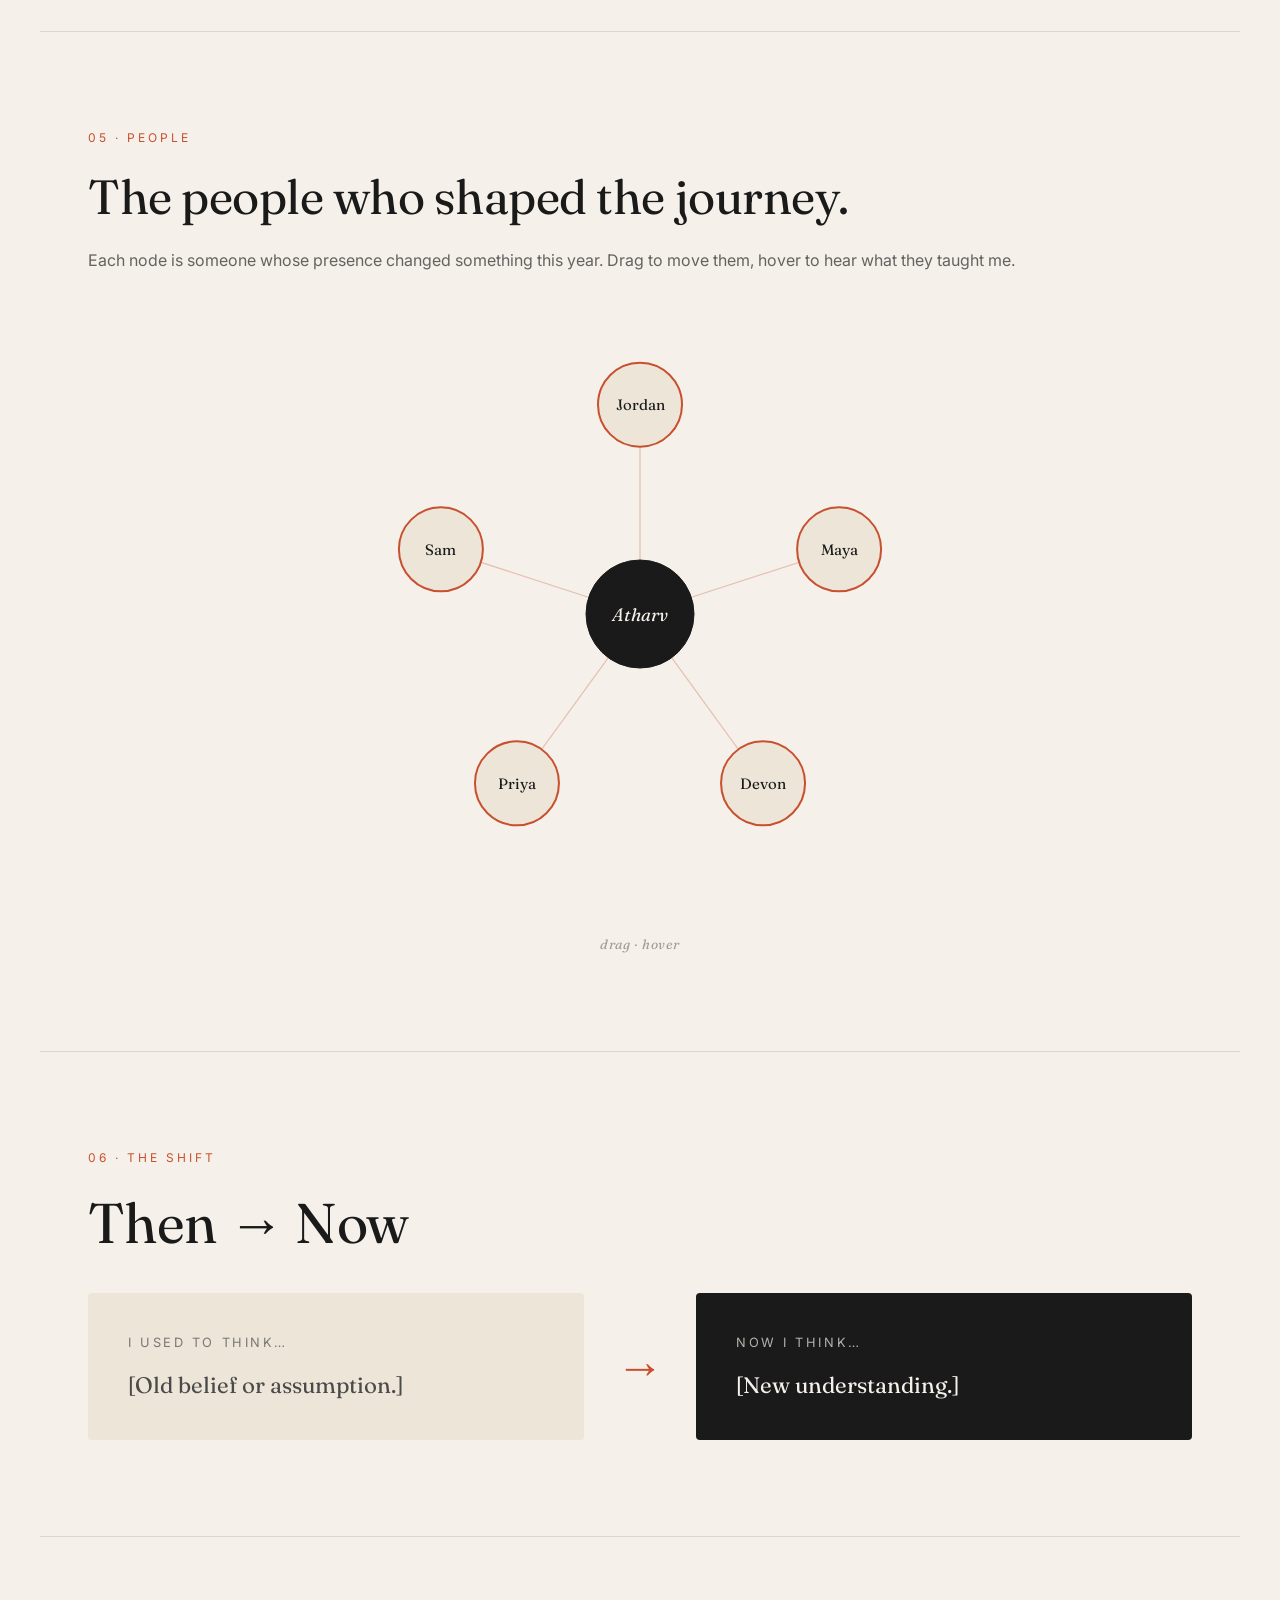
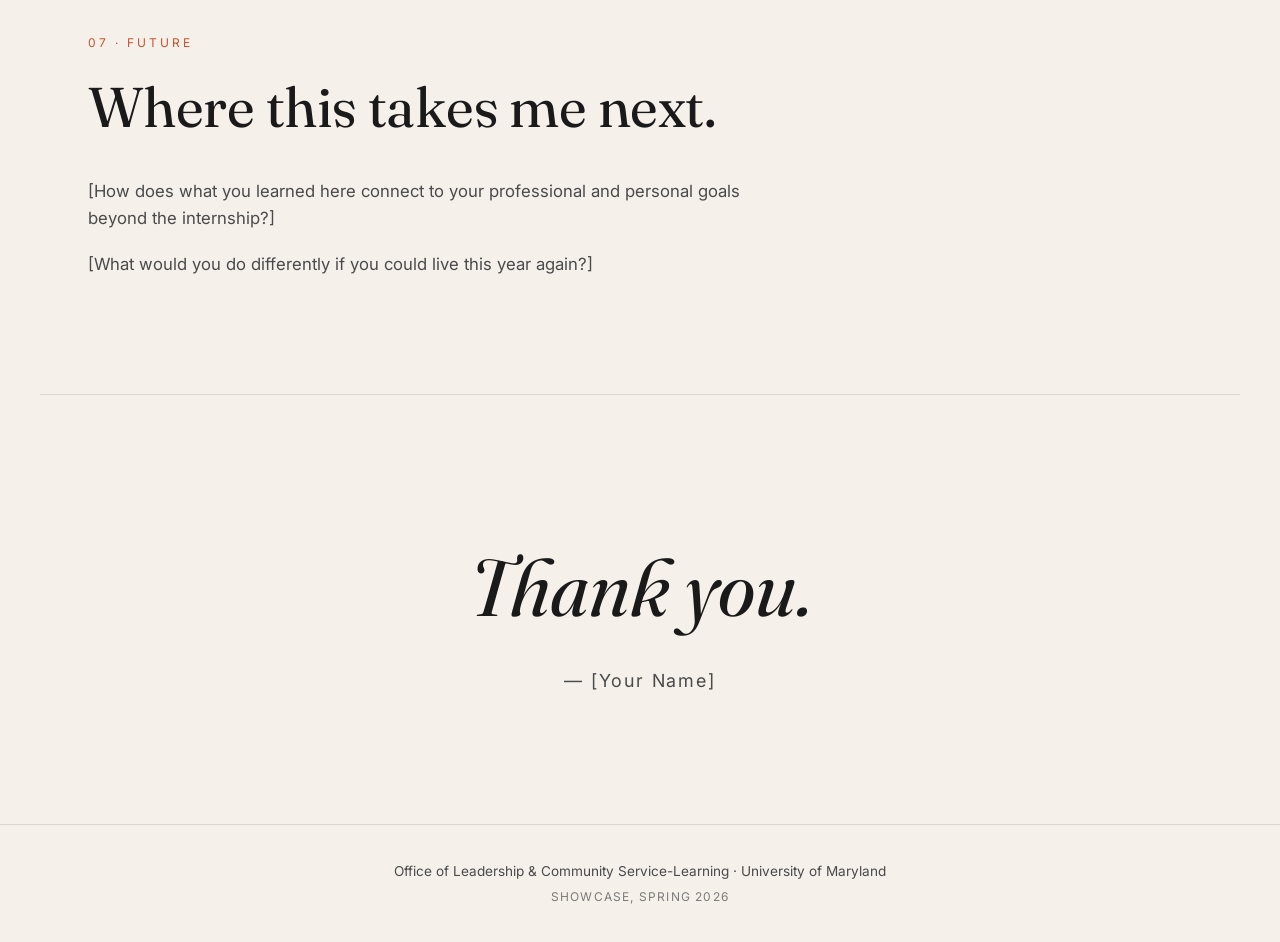
==== commit 72ea33ae: "creating the template" ====
--- a/index.html
+++ b/index.html
@@ -11,9 +11,19 @@
   <link rel="stylesheet" href="./css/style.css" />
 </head>
 <body>
+  <div class="backdrop" aria-hidden="true">
+    <svg class="backdrop__spiral backdrop__spiral--tl" viewBox="-100 -100 200 200">
+      <path d="M 0 0 a 5 5 0 1 1 10 0 a 10 10 0 1 1 -20 0 a 15 15 0 1 1 30 0 a 20 20 0 1 1 -40 0 a 25 25 0 1 1 50 0 a 30 30 0 1 1 -60 0 a 35 35 0 1 1 70 0 a 40 40 0 1 1 -80 0" />
+    </svg>
+    <svg class="backdrop__spiral backdrop__spiral--br" viewBox="-100 -100 200 200">
+      <path d="M 0 0 a 5 5 0 1 1 10 0 a 10 10 0 1 1 -20 0 a 15 15 0 1 1 30 0 a 20 20 0 1 1 -40 0 a 25 25 0 1 1 50 0 a 30 30 0 1 1 -60 0 a 35 35 0 1 1 70 0 a 40 40 0 1 1 -80 0" />
+    </svg>
+  </div>
+
   <nav class="nav">
     <a href="#top" class="nav__brand">LCSL / Showcase</a>
     <ul class="nav__links">
+      <li><a href="#journey">Journey</a></li>
       <li><a href="#metaphor">Metaphor</a></li>
       <li><a href="#meaning">Meaning</a></li>
       <li><a href="#moments">Moments</a></li>
@@ -41,9 +51,63 @@
   </header>
 
   <main>
-    <!-- Section 1: Metaphor -->
+    <!-- Section 1: Journey -->
+    <section id="journey" class="section section--journey" data-reveal>
+      <p class="section__label">01 &middot; Journey</p>
+      <h2 class="section__title section__title--wide">How I got here.</h2>
+      <ol class="timeline">
+        <li class="timeline__stop">
+          <div class="timeline__marker"></div>
+          <p class="timeline__date">Spring 2025</p>
+          <h3 class="timeline__role">Participant</h3>
+          <p class="timeline__body">[A sentence on what this stage was — who you were, what you expected.]</p>
+        </li>
+        <li class="timeline__stop">
+          <div class="timeline__marker"></div>
+          <p class="timeline__date">Fall 2025</p>
+          <h3 class="timeline__role">Facilitator</h3>
+          <p class="timeline__body">[A sentence on what shifted when you started leading.]</p>
+        </li>
+        <li class="timeline__stop timeline__stop--current">
+          <div class="timeline__marker"></div>
+          <p class="timeline__date">Spring 2026</p>
+          <h3 class="timeline__role">Intern</h3>
+          <p class="timeline__body">[A sentence on where you are now, and what this chapter has asked of you.]</p>
+        </li>
+      </ol>
+
+      <div class="reflections">
+        <div class="reflections__viewport">
+          <div class="reflections__track" id="reflections-track">
+            <div class="reflection">
+              <p class="reflection__q">What did you hope to learn and gain from this internship?</p>
+              <p class="reflection__a">[Your response.]</p>
+            </div>
+            <div class="reflection">
+              <p class="reflection__q">How did your hopes and goals change over the year?</p>
+              <p class="reflection__a">[Your response.]</p>
+            </div>
+            <div class="reflection">
+              <p class="reflection__q">How does what you have learned in this role connect to what you hope to do in the future?</p>
+              <p class="reflection__a">[Your response.]</p>
+            </div>
+          </div>
+        </div>
+        <div class="reflections__nav">
+          <button class="reflections__arrow" id="refl-prev" aria-label="Previous question">&larr;</button>
+          <div class="reflections__dots" id="refl-dots">
+            <span class="reflections__dot is-active"></span>
+            <span class="reflections__dot"></span>
+            <span class="reflections__dot"></span>
+          </div>
+          <button class="reflections__arrow" id="refl-next" aria-label="Next question">&rarr;</button>
+        </div>
+      </div>
+    </section>
+
+    <!-- Section 2: Metaphor -->
     <section id="metaphor" class="section section--metaphor" data-reveal>
-      <p class="section__label">01 &middot; Metaphor</p>
+      <p class="section__label">02 &middot; Metaphor</p>
       <h2 class="section__title">My internship has been like…</h2>
       <blockquote class="pullquote">
         <p>[Your metaphor here — a few sentences painting the picture.]</p>
@@ -56,7 +120,7 @@
     <!-- Section 2: What the role means -->
     <section id="meaning" class="section section--split" data-reveal>
       <div class="section__col">
-        <p class="section__label">02 &middot; Meaning</p>
+        <p class="section__label">03 &middot; Meaning</p>
         <h2 class="section__title">What this role means to me.</h2>
       </div>
       <div class="section__col">
@@ -71,53 +135,70 @@
 
     <!-- Section 3: Defining moments -->
     <section id="moments" class="section section--moments" data-reveal>
-      <p class="section__label">03 &middot; Defining Moments</p>
+      <p class="section__label">04 &middot; Defining Moments</p>
       <h2 class="section__title">Moments that shaped the year.</h2>
       <ol class="moments">
         <li class="moment">
-          <p class="moment__date">[Month, Year]</p>
-          <h3 class="moment__title">[Short title]</h3>
-          <p class="moment__body">[What happened, what you felt, what it taught you.]</p>
+          <div class="moment__content">
+            <p class="moment__date">[Month, Year]</p>
+            <h3 class="moment__title">[Short title]</h3>
+            <p class="moment__body">[What happened, what you felt, what it taught you.]</p>
+          </div>
+          <div class="moment__image" style="background-image: url('./assets/images/moments/moment-1.jpg')" role="img" aria-label="[Describe the moment image]"></div>
         </li>
         <li class="moment">
-          <p class="moment__date">[Month, Year]</p>
-          <h3 class="moment__title">[Short title]</h3>
-          <p class="moment__body">[What happened, what you felt, what it taught you.]</p>
+          <div class="moment__content">
+            <p class="moment__date">[Month, Year]</p>
+            <h3 class="moment__title">[Short title]</h3>
+            <p class="moment__body">[What happened, what you felt, what it taught you.]</p>
+          </div>
+          <div class="moment__image" style="background-image: url('./assets/images/moments/moment-2.jpg')" role="img" aria-label="[Describe the moment image]"></div>
         </li>
         <li class="moment">
-          <p class="moment__date">[Month, Year]</p>
-          <h3 class="moment__title">[Short title]</h3>
-          <p class="moment__body">[What happened, what you felt, what it taught you.]</p>
+          <div class="moment__content">
+            <p class="moment__date">[Month, Year]</p>
+            <h3 class="moment__title">[Short title]</h3>
+            <p class="moment__body">[What happened, what you felt, what it taught you.]</p>
+          </div>
+          <div class="moment__image" style="background-image: url('./assets/images/moments/moment-3.jpg')" role="img" aria-label="[Describe the moment image]"></div>
         </li>
       </ol>
+
+      <div class="gallery">
+        <p class="gallery__label">More from the year</p>
+        <div class="gallery__scroll" id="gallery-scroll">
+          <figure class="gallery__item" style="background-image: url('./assets/images/gallery/1.jpg')" aria-label="[caption]"></figure>
+          <figure class="gallery__item" style="background-image: url('./assets/images/gallery/2.jpg')" aria-label="[caption]"></figure>
+          <figure class="gallery__item" style="background-image: url('./assets/images/gallery/3.jpg')" aria-label="[caption]"></figure>
+          <figure class="gallery__item" style="background-image: url('./assets/images/gallery/4.jpg')" aria-label="[caption]"></figure>
+          <figure class="gallery__item" style="background-image: url('./assets/images/gallery/5.jpg')" aria-label="[caption]"></figure>
+          <figure class="gallery__item" style="background-image: url('./assets/images/gallery/6.jpg')" aria-label="[caption]"></figure>
+        </div>
+        <div class="gallery__nav">
+          <button class="gallery__arrow" id="gal-prev" aria-label="Scroll left">&larr;</button>
+          <button class="gallery__arrow" id="gal-next" aria-label="Scroll right">&rarr;</button>
+        </div>
+      </div>
     </section>
 
     <!-- Section 4: People -->
     <section id="people" class="section section--people" data-reveal>
-      <p class="section__label">04 &middot; People</p>
-      <h2 class="section__title">The people who shaped the journey.</h2>
-      <div class="people">
-        <article class="person">
-          <h3 class="person__name">[Name]</h3>
-          <p class="person__role">[Their role / relationship]</p>
-          <p class="person__body">[What they taught you, in a few sentences.]</p>
-        </article>
-        <article class="person">
-          <h3 class="person__name">[Name]</h3>
-          <p class="person__role">[Their role / relationship]</p>
-          <p class="person__body">[What they taught you, in a few sentences.]</p>
-        </article>
-        <article class="person">
-          <h3 class="person__name">[Name]</h3>
-          <p class="person__role">[Their role / relationship]</p>
-          <p class="person__body">[What they taught you, in a few sentences.]</p>
-        </article>
-      </div>
+      <p class="section__label">05 &middot; People</p>
+      <h2 class="section__title section__title--wide">The people who shaped the journey.</h2>
+      <p class="constellation__subtitle">Each node is someone whose presence changed something this year. Drag to move them, hover to hear what they taught me.</p>
+      <div class="constellation">
+        <svg id="constellation-svg" viewBox="0 0 900 600" preserveAspectRatio="xMidYMid meet" aria-label="Interactive constellation of people who shaped my internship year">
+          <g id="constellation-links"></g>
+          <g id="constellation-nodes"></g>
+        </svg>
+        <div class="constellation__tooltip" id="constellation-tooltip" role="tooltip"></div>
+      </div>
+      <p class="constellation__hint">drag &middot; hover</p>
     </section>
 
     <!-- Section 5: Used to think / now think -->
     <section id="shift" class="section section--shift" data-reveal>
-      <p class="section__label">05 &middot; The Shift</p>
+      <p class="section__label">06 &middot; The Shift</p>
       <h2 class="section__title">Then &rarr; Now</h2>
       <div class="shift">
         <div class="shift__card shift__card--before">
@@ -134,7 +215,7 @@
 
     <!-- Section 6: Future -->
     <section id="future" class="section section--future" data-reveal>
-      <p class="section__label">06 &middot; Future</p>
+      <p class="section__label">07 &middot; Future</p>
       <h2 class="section__title">Where this takes me next.</h2>
       <p class="section__body">
         [How does what you learned here connect to your professional and personal goals beyond the internship?]
--- a/css/style.css
+++ b/css/style.css
@@ -24,6 +24,50 @@
   font-size: 18px;
   line-height: 1.6;
   -webkit-font-smoothing: antialiased;
+  position: relative;
+}
+
+.backdrop {
+  position: fixed;
+  inset: 0;
+  pointer-events: none;
+  z-index: 0;
+  overflow: hidden;
+}
+.backdrop__spiral {
+  position: absolute;
+  width: 380px;
+  height: 380px;
+  stroke: var(--accent);
+  stroke-width: 1.2;
+  fill: none;
+  opacity: 0.22;
+}
+.backdrop__spiral--tl {
+  top: -90px;
+  left: -90px;
+}
+.backdrop__spiral--br {
+  bottom: -90px;
+  right: -90px;
+  transform: rotate(180deg);
+}
+main, .nav, .hero, .footer { position: relative; z-index: 1; }
+@media (max-width: 700px) {
+  .backdrop__spiral { width: 240px; height: 240px; opacity: 0.18; }
+  .backdrop__spiral--tl { top: -60px; left: -60px; }
+  .backdrop__spiral--br { bottom: -60px; right: -60px; }
+}
+
+body::before {
+  content: "";
+  position: fixed;
+  inset: 0;
+  pointer-events: none;
+  z-index: 100;
+  opacity: 0.05;
+  mix-blend-mode: multiply;
+  background-image: url("data:image/svg+xml;utf8,<svg xmlns='http://www.w3.org/2000/svg' width='300' height='300'><filter id='n'><feTurbulence type='fractalNoise' baseFrequency='0.75' numOctaves='3' stitchTiles='stitch'/><feColorMatrix values='0 0 0 0 0  0 0 0 0 0  0 0 0 0 0  0 0 0 1 0'/></filter><rect width='100%25' height='100%25' filter='url(%23n)'/></svg>");
 }
 
 a { color: inherit; text-decoration: none; }
@@ -204,81 +248,409 @@
   padding: 0;
   margin: 0;
   display: grid;
-  gap: 2.5rem;
+  gap: clamp(3rem, 6vw, 5.5rem);
 }
 .moment {
   counter-increment: moment;
   display: grid;
-  grid-template-columns: 80px 1fr;
-  gap: 2rem;
-  padding: 2rem 0;
-  border-top: 1px solid var(--rule);
+  grid-template-columns: 1fr 1fr;
+  grid-template-areas: "content image";
+  gap: clamp(2rem, 5vw, 4rem);
+  align-items: center;
+}
+.moment:nth-child(even) {
+  grid-template-areas: "image content";
+}
+.moment__content { grid-area: content; }
+.moment__image { grid-area: image; }
+
+.moment__content::before {
+  content: counter(moment, decimal-leading-zero);
+  display: block;
+  font-family: var(--serif);
+  font-style: italic;
+  font-size: 2.75rem;
+  color: var(--accent);
+  line-height: 1;
+  margin-bottom: 1.25rem;
+}
+.moment__date {
+  font-size: 0.78rem;
+  letter-spacing: 0.2em;
+  text-transform: uppercase;
+  color: var(--ink-soft);
+  margin: 0 0 0.65rem;
+}
+.moment__title {
+  font-family: var(--serif);
+  font-weight: 500;
+  font-size: clamp(1.5rem, 2.4vw, 2rem);
+  line-height: 1.2;
+  margin: 0 0 1rem;
+}
+.moment__body {
+  color: var(--ink-soft);
+  margin: 0;
+  max-width: 52ch;
+  line-height: 1.65;
+}
+.moment__image {
+  aspect-ratio: 4 / 3;
+  background-size: cover;
+  background-position: center;
+  background-color: var(--bg-alt);
+  border-radius: 4px;
+  box-shadow: 0 16px 44px -18px rgba(0, 0, 0, 0.35);
+}
+
+@media (max-width: 800px) {
+  .moment,
+  .moment:nth-child(even) {
+    grid-template-columns: 1fr;
+    grid-template-areas: "image" "content";
+    gap: 1.5rem;
+  }
+}
+
+/* Gallery */
+.gallery { margin-top: clamp(4rem, 8vw, 6rem); }
+.gallery__label {
+  font-size: 0.78rem;
+  letter-spacing: 0.2em;
+  text-transform: uppercase;
+  color: var(--ink-soft);
+  margin: 0 0 1.25rem;
+}
+.gallery__scroll {
+  display: flex;
+  gap: 1rem;
+  overflow-x: auto;
+  scroll-snap-type: x mandatory;
+  scroll-behavior: smooth;
+  padding-bottom: 1rem;
+  scrollbar-width: thin;
+  scrollbar-color: var(--rule) transparent;
+}
+.gallery__scroll::-webkit-scrollbar { height: 4px; }
+.gallery__scroll::-webkit-scrollbar-track { background: transparent; }
+.gallery__scroll::-webkit-scrollbar-thumb { background: var(--rule); border-radius: 2px; }
+.gallery__item {
+  flex: 0 0 auto;
+  width: clamp(260px, 38vw, 440px);
+  aspect-ratio: 3 / 2;
+  background-size: cover;
+  background-position: center;
+  background-color: var(--bg-alt);
+  border-radius: 4px;
+  scroll-snap-align: start;
+  margin: 0;
+  box-shadow: 0 12px 32px -16px rgba(0, 0, 0, 0.3);
+}
+.gallery__nav {
+  display: flex;
+  justify-content: flex-end;
+  gap: 0.5rem;
+  margin-top: 0.75rem;
+}
+.gallery__arrow {
+  background: none;
+  border: 1px solid var(--rule);
+  color: var(--ink);
+  width: 40px;
+  height: 40px;
+  border-radius: 50%;
+  font-size: 0.95rem;
+  cursor: pointer;
+  font-family: var(--sans);
+  display: flex;
+  align-items: center;
+  justify-content: center;
+  padding: 0;
+  transition: background 0.2s, color 0.2s, border-color 0.2s;
+}
+.gallery__arrow:hover {
+  background: var(--ink);
+  color: var(--bg);
+  border-color: var(--ink);
+}
+
+/* Journey — timeline + reflections */
+.timeline {
+  list-style: none;
+  padding: 0;
+  margin: 0 0 4rem;
+  display: grid;
+  grid-template-columns: repeat(3, 1fr);
+  gap: clamp(1.5rem, 3vw, 3rem);
   position: relative;
 }
-.moment::before {
-  content: counter(moment, decimal-leading-zero);
-  font-family: var(--serif);
-  font-style: italic;
-  font-size: 2rem;
-  color: var(--accent);
-  grid-column: 1;
-}
-.moment__date {
-  font-size: 0.8rem;
-  letter-spacing: 0.15em;
-  text-transform: uppercase;
-  color: var(--ink-soft);
-  margin: 0 0 0.5rem;
-  grid-column: 2;
-}
-.moment__title {
-  font-family: var(--serif);
-  font-weight: 500;
-  font-size: 1.6rem;
-  margin: 0 0 0.75rem;
-  grid-column: 2;
-}
-.moment__body {
-  grid-column: 2;
-  color: var(--ink-soft);
-  margin: 0;
-  max-width: 60ch;
-}
-@media (max-width: 600px) {
-  .moment { grid-template-columns: 1fr; gap: 0.5rem; }
-  .moment__date, .moment__title, .moment__body { grid-column: 1; }
-}
-
-/* People */
-.people {
-  display: grid;
-  grid-template-columns: repeat(auto-fit, minmax(260px, 1fr));
-  gap: 1.5rem;
-}
-.person {
-  padding: 2rem;
-  background: var(--bg-alt);
-  border-radius: 4px;
-  transition: transform 0.3s, background 0.3s;
-}
-.person:hover { transform: translateY(-4px); background: #e4dcc9; }
-.person__name {
-  font-family: var(--serif);
-  font-size: 1.4rem;
-  margin: 0 0 0.25rem;
-  font-weight: 500;
-}
-.person__role {
-  font-size: 0.85rem;
-  letter-spacing: 0.08em;
+.timeline::before {
+  content: "";
+  position: absolute;
+  top: 11px;
+  left: calc(100% / 6);
+  right: calc(100% / 6);
+  height: 1px;
+  background: var(--rule);
+  z-index: 0;
+}
+.timeline__stop {
+  position: relative;
+  text-align: left;
+  z-index: 1;
+}
+.timeline__marker {
+  width: 22px;
+  height: 22px;
+  border-radius: 50%;
+  background: var(--bg);
+  border: 2px solid var(--accent);
+  margin: 0 0 1.25rem;
+  transition: background 0.3s;
+}
+.timeline__stop--current .timeline__marker {
+  background: var(--accent);
+  box-shadow: 0 0 0 4px rgba(200, 80, 46, 0.15);
+}
+.timeline__date {
+  font-size: 0.75rem;
+  letter-spacing: 0.2em;
   text-transform: uppercase;
   color: var(--accent);
+  margin: 0 0 0.4rem;
+}
+.timeline__role {
+  font-family: var(--serif);
+  font-size: clamp(1.4rem, 2.5vw, 1.9rem);
+  font-weight: 500;
+  margin: 0 0 0.75rem;
+}
+.timeline__body {
+  color: var(--ink-soft);
+  font-size: 0.95rem;
+  margin: 0;
+  max-width: 32ch;
+  line-height: 1.55;
+}
+@media (max-width: 720px) {
+  .timeline {
+    grid-template-columns: 1fr;
+    gap: 2.5rem;
+  }
+  .timeline::before {
+    top: 11px;
+    left: 10px;
+    right: auto;
+    width: 1px;
+    height: calc(100% - 22px);
+  }
+}
+
+.reflections {
+  margin: 3rem auto 0;
+  max-width: 920px;
+  background: #f1ebe0;
+  padding: clamp(1.75rem, 4vw, 2.75rem);
+  border-radius: 6px;
+  box-shadow: 0 1px 2px rgba(0, 0, 0, 0.04);
+}
+.reflections__viewport { overflow: hidden; }
+.reflections__track {
+  display: flex;
+  transition: transform 0.5s cubic-bezier(0.4, 0, 0.2, 1);
+}
+.reflections__track .reflection {
+  flex: 0 0 100%;
+  min-width: 0;
+  padding-right: 1rem;
+}
+.reflection {
+  padding-left: 1.5rem;
+  border-left: 2px solid var(--accent);
+}
+.reflection__q {
+  font-family: var(--serif);
+  font-style: italic;
+  font-size: clamp(1.2rem, 2vw, 1.6rem);
+  line-height: 1.4;
   margin: 0 0 1rem;
-}
-.person__body {
-  margin: 0;
-  color: var(--ink-soft);
-  font-size: 0.95rem;
+  color: var(--ink);
+}
+.reflection__a {
+  color: var(--ink-soft);
+  margin: 0;
+  max-width: 65ch;
+  line-height: 1.7;
+}
+
+.reflections__nav {
+  display: flex;
+  align-items: center;
+  justify-content: center;
+  gap: 1.25rem;
+  margin-top: 2rem;
+}
+.reflections__arrow {
+  background: none;
+  border: 1px solid var(--rule);
+  color: var(--ink);
+  width: 44px;
+  height: 44px;
+  border-radius: 50%;
+  font-size: 1.05rem;
+  cursor: pointer;
+  font-family: var(--sans);
+  display: flex;
+  align-items: center;
+  justify-content: center;
+  padding: 0;
+  transition: background 0.2s, color 0.2s, border-color 0.2s, opacity 0.2s;
+}
+.reflections__arrow:hover:not(:disabled) {
+  background: var(--ink);
+  color: var(--bg);
+  border-color: var(--ink);
+}
+.reflections__arrow:disabled {
+  opacity: 0.25;
+  cursor: default;
+}
+.reflections__dots {
+  display: flex;
+  gap: 0.5rem;
+}
+.reflections__dot {
+  width: 8px;
+  height: 8px;
+  border-radius: 50%;
+  background: var(--rule);
+  transition: background 0.2s, transform 0.2s;
+}
+.reflections__dot.is-active {
+  background: var(--accent);
+  transform: scale(1.3);
+}
+
+/* People — constellation */
+.constellation {
+  position: relative;
+  width: 100%;
+  max-width: 900px;
+  margin: 0 auto;
+  aspect-ratio: 3 / 2;
+}
+.constellation svg {
+  width: 100%;
+  height: 100%;
+  display: block;
+  cursor: grab;
+  user-select: none;
+}
+.constellation svg.is-dragging { cursor: grabbing; }
+
+.constellation__node circle {
+  transition: stroke-width 0.2s;
+}
+.constellation__node:hover circle { stroke-width: 3; }
+.constellation__node.is-center circle {
+  fill: var(--ink);
+  stroke: var(--ink);
+}
+.constellation__node:not(.is-center) circle {
+  fill: var(--bg-alt);
+  stroke: var(--accent);
+  stroke-width: 2;
+}
+.constellation__node text {
+  font-family: var(--serif);
+  font-size: 15px;
+  text-anchor: middle;
+  pointer-events: none;
+  dominant-baseline: central;
+  fill: var(--ink);
+}
+.constellation__node.is-center text {
+  fill: var(--bg);
+  font-style: italic;
+  font-size: 18px;
+}
+.constellation__link {
+  stroke: var(--accent);
+  stroke-opacity: 0.3;
+  stroke-width: 1.25;
+  fill: none;
+}
+
+.constellation__tooltip {
+  position: absolute;
+  background: var(--ink);
+  color: var(--bg);
+  border-radius: 6px;
+  font-size: 0.88rem;
+  width: 280px;
+  line-height: 1.55;
+  pointer-events: none;
+  opacity: 0;
+  transform: translateY(6px);
+  transition: opacity 0.2s, transform 0.2s;
+  z-index: 10;
+  box-shadow: 0 16px 40px -12px rgba(0, 0, 0, 0.5);
+  overflow: hidden;
+}
+.constellation__tooltip.is-visible { opacity: 1; transform: translateY(0); }
+.constellation__tooltip-img {
+  width: 100%;
+  aspect-ratio: 4 / 3;
+  background-size: cover;
+  background-position: center;
+  background-color: #2a2a2a;
+}
+.constellation__tooltip-body { padding: 0.9rem 1.1rem 1.1rem; }
+.constellation__tooltip strong {
+  display: block;
+  font-family: var(--serif);
+  font-size: 1.1rem;
+  color: var(--bg);
+  font-weight: 500;
+  margin-bottom: 0.15rem;
+}
+.constellation__tooltip em {
+  display: block;
+  font-style: normal;
+  font-size: 0.7rem;
+  letter-spacing: 0.12em;
+  text-transform: uppercase;
+  color: #e69576;
+  margin-bottom: 0.65rem;
+}
+.constellation__tooltip p { margin: 0; }
+
+.section__title--wide {
+  max-width: none;
+  white-space: nowrap;
+  font-size: clamp(1.6rem, 4vw, 3rem);
+}
+@media (max-width: 720px) {
+  .section__title--wide { white-space: normal; font-size: clamp(1.8rem, 6vw, 2.5rem); }
+}
+
+.constellation__subtitle {
+  margin: -1rem 0 2.5rem;
+  color: var(--ink-soft);
+  font-size: 1rem;
+  line-height: 1.6;
+  opacity: 0.85;
+}
+
+.constellation__hint {
+  margin: 1.25rem 0 0;
+  text-align: center;
+  font-family: var(--serif);
+  font-style: italic;
+  font-size: 0.85rem;
+  color: var(--ink-soft);
+  opacity: 0.5;
+  letter-spacing: 0.04em;
 }
 
 /* Shift */
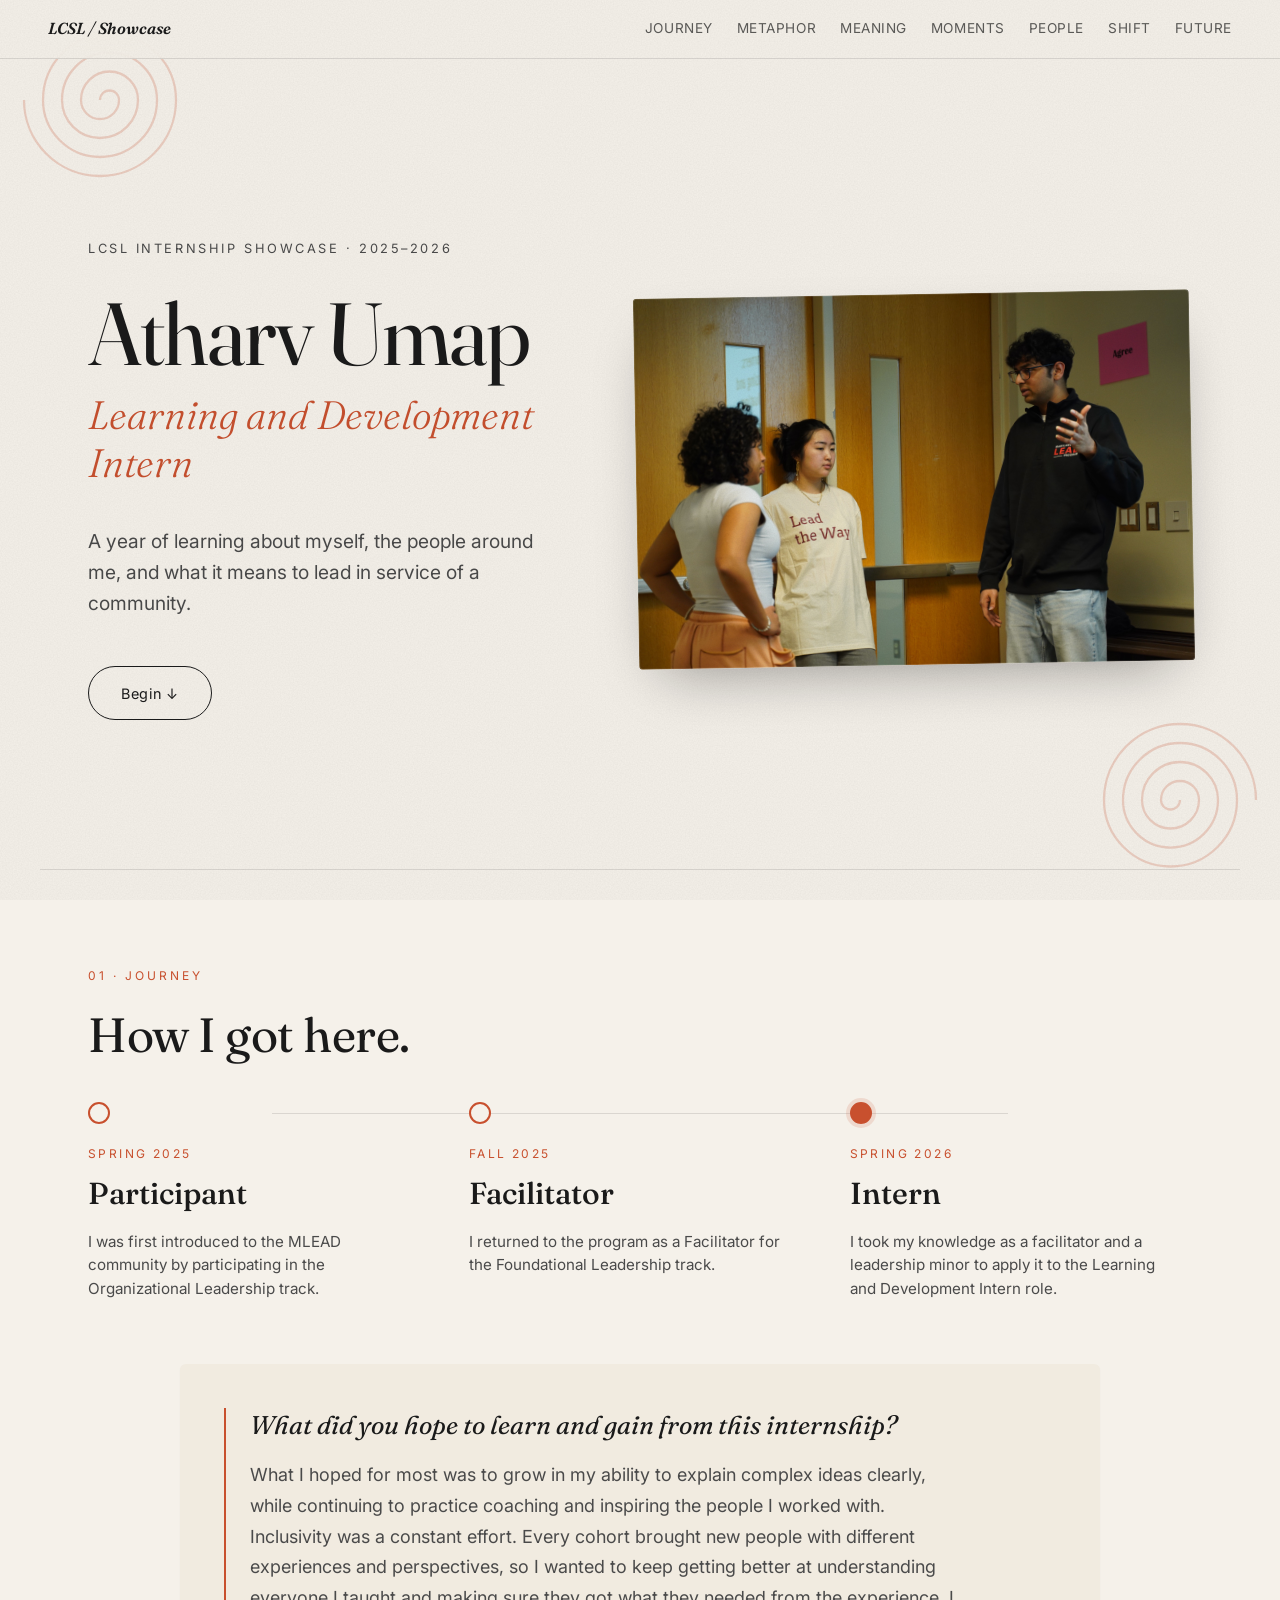
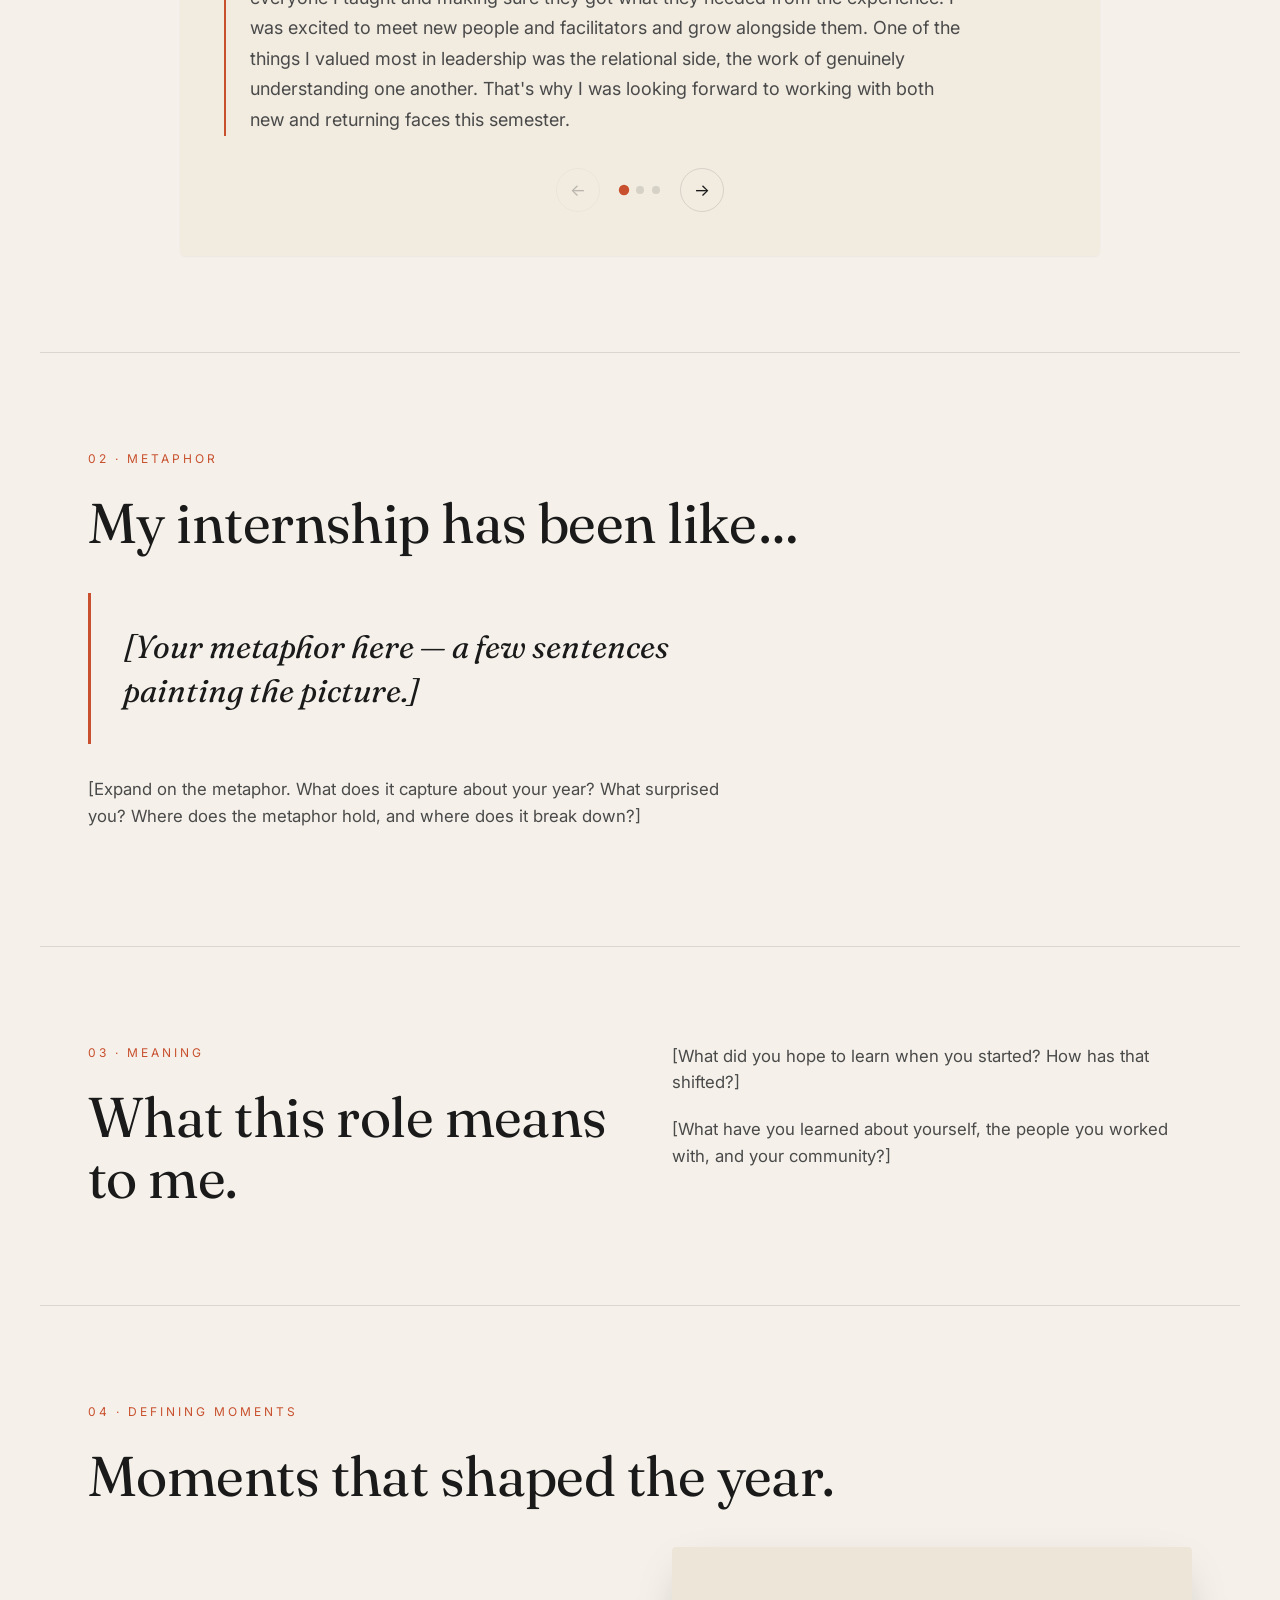
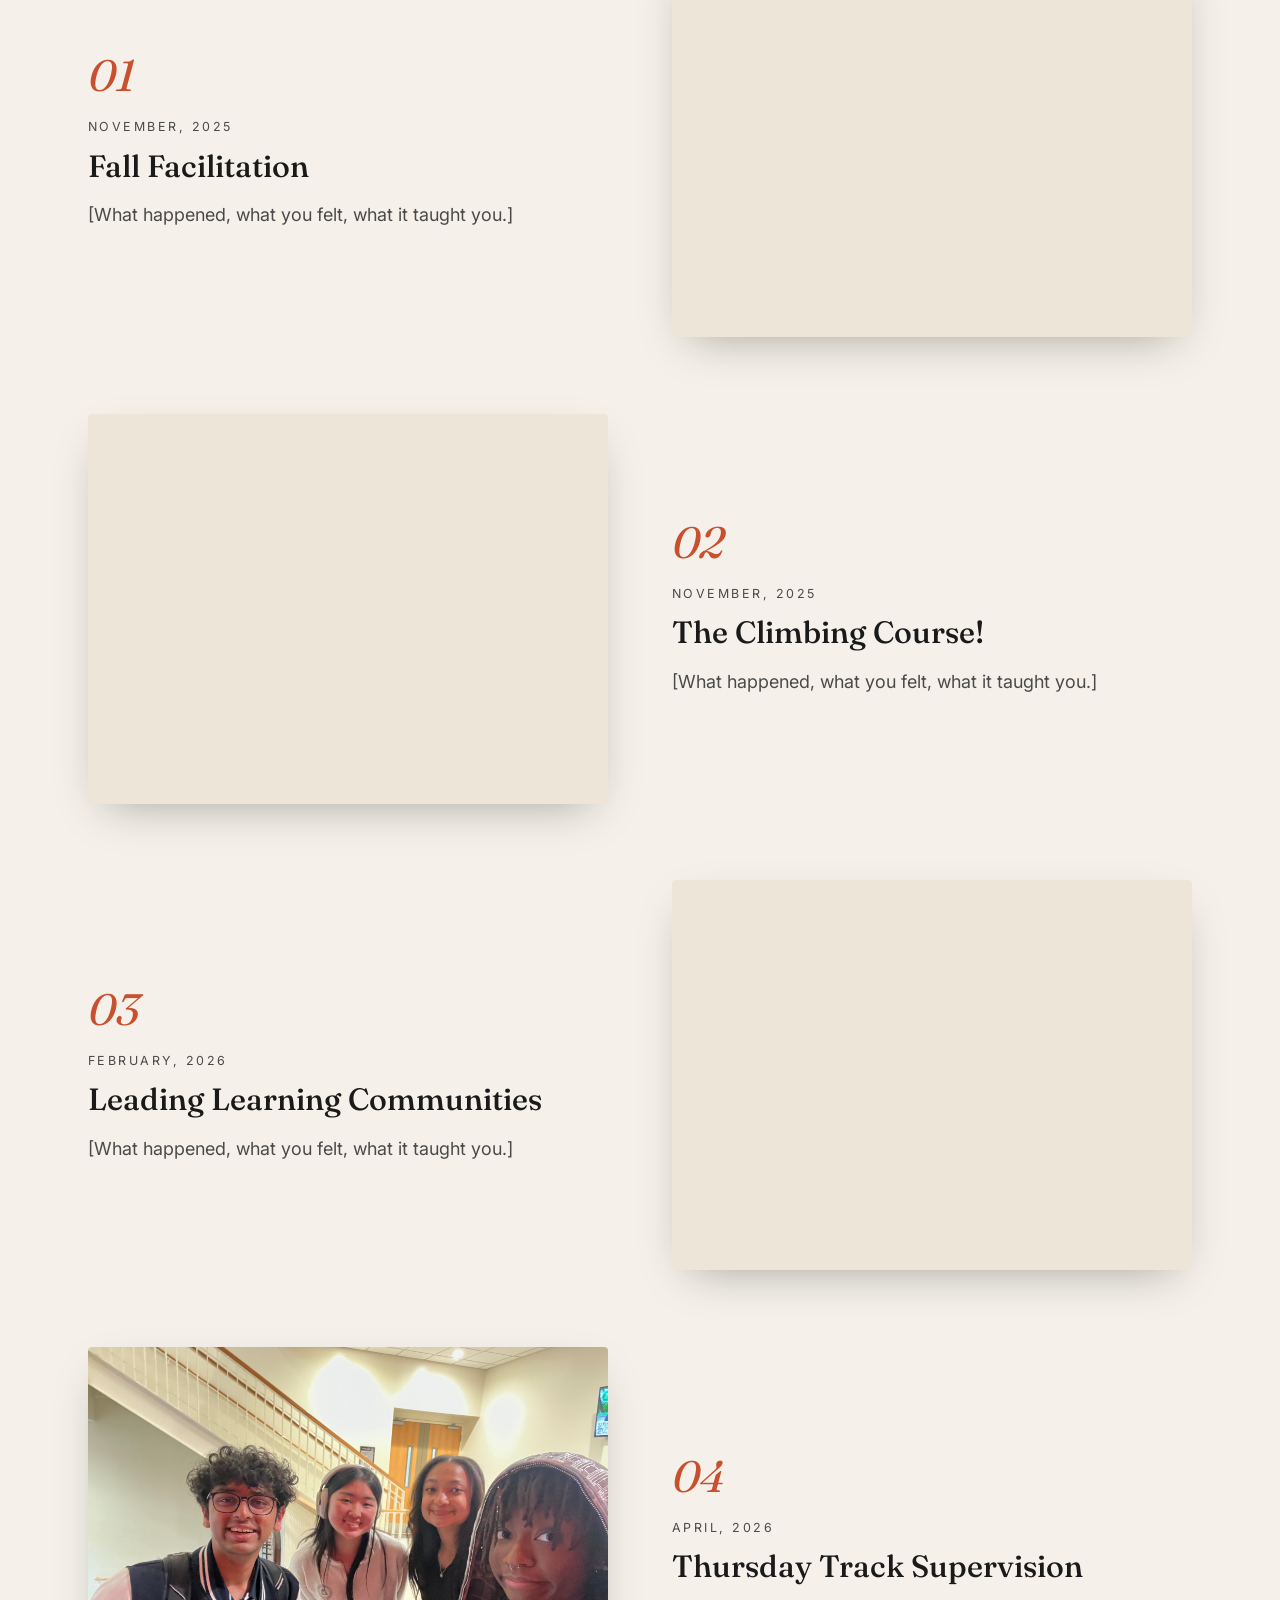
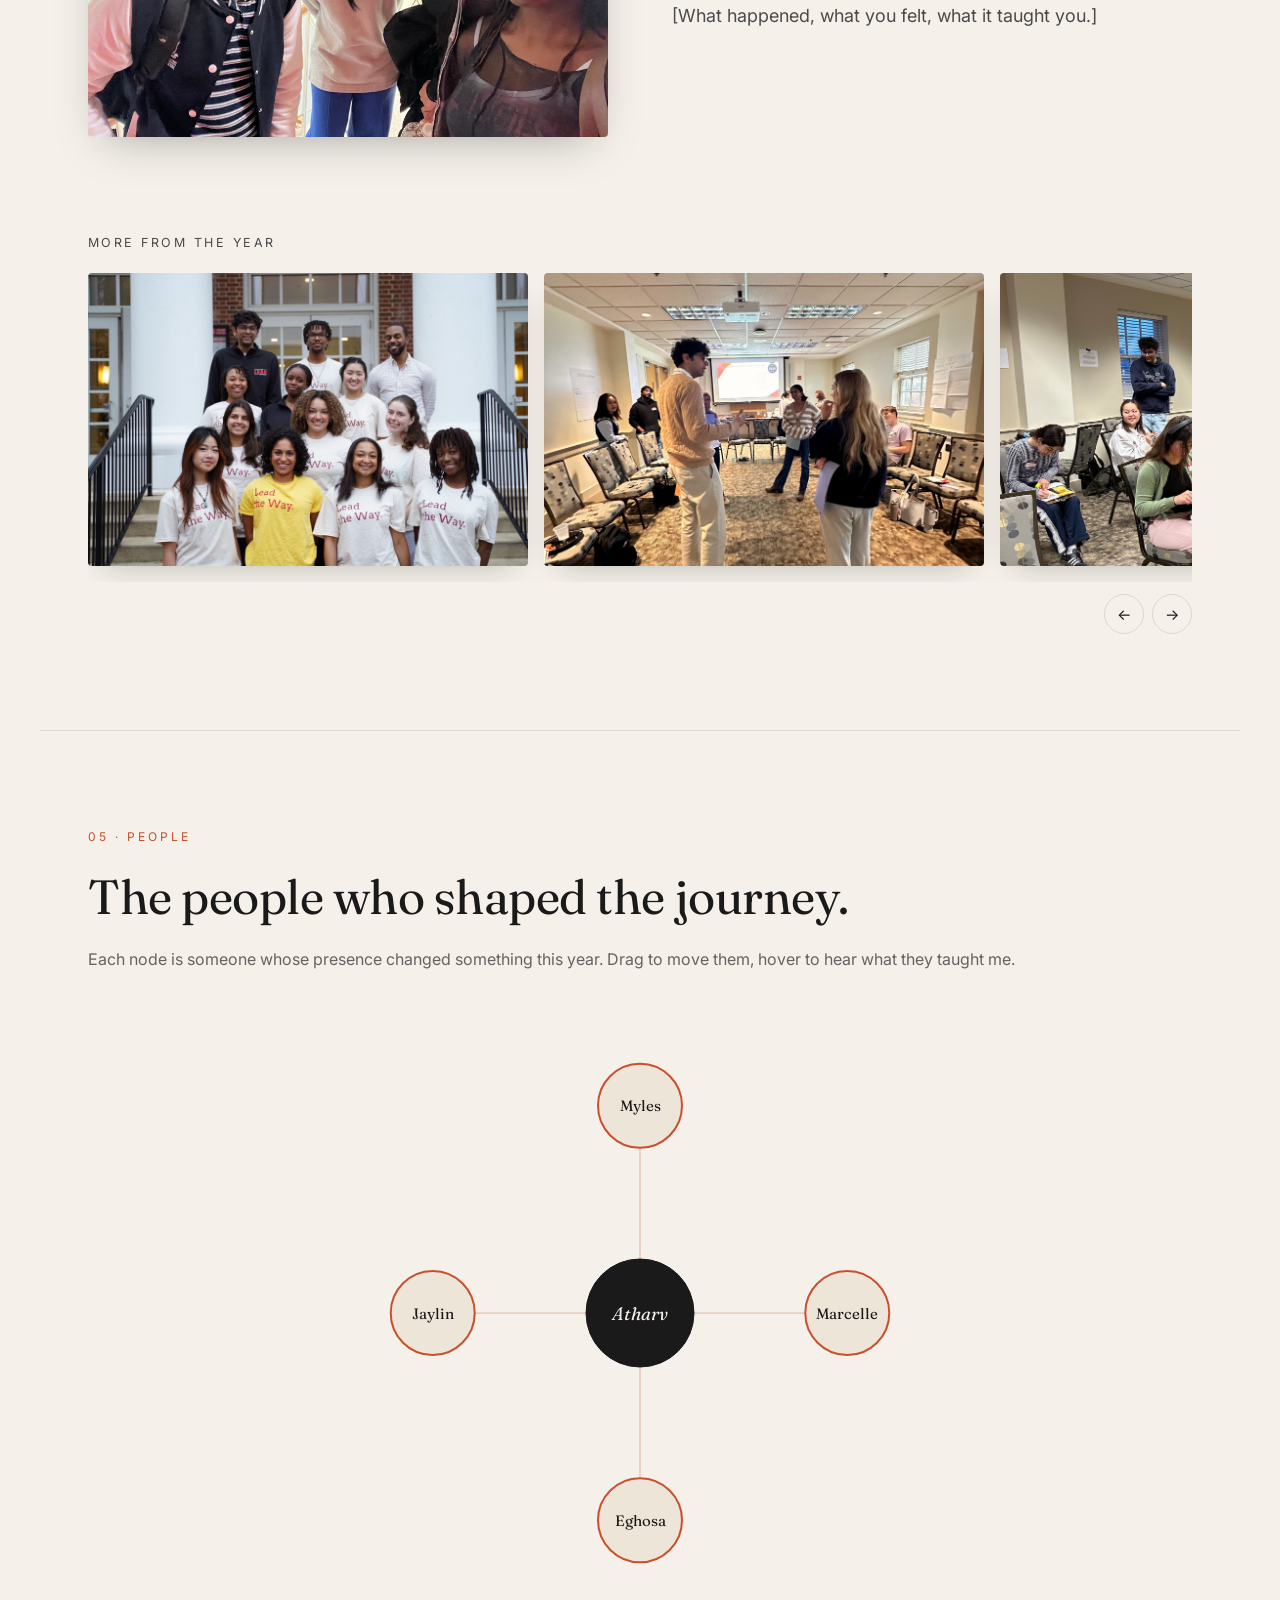
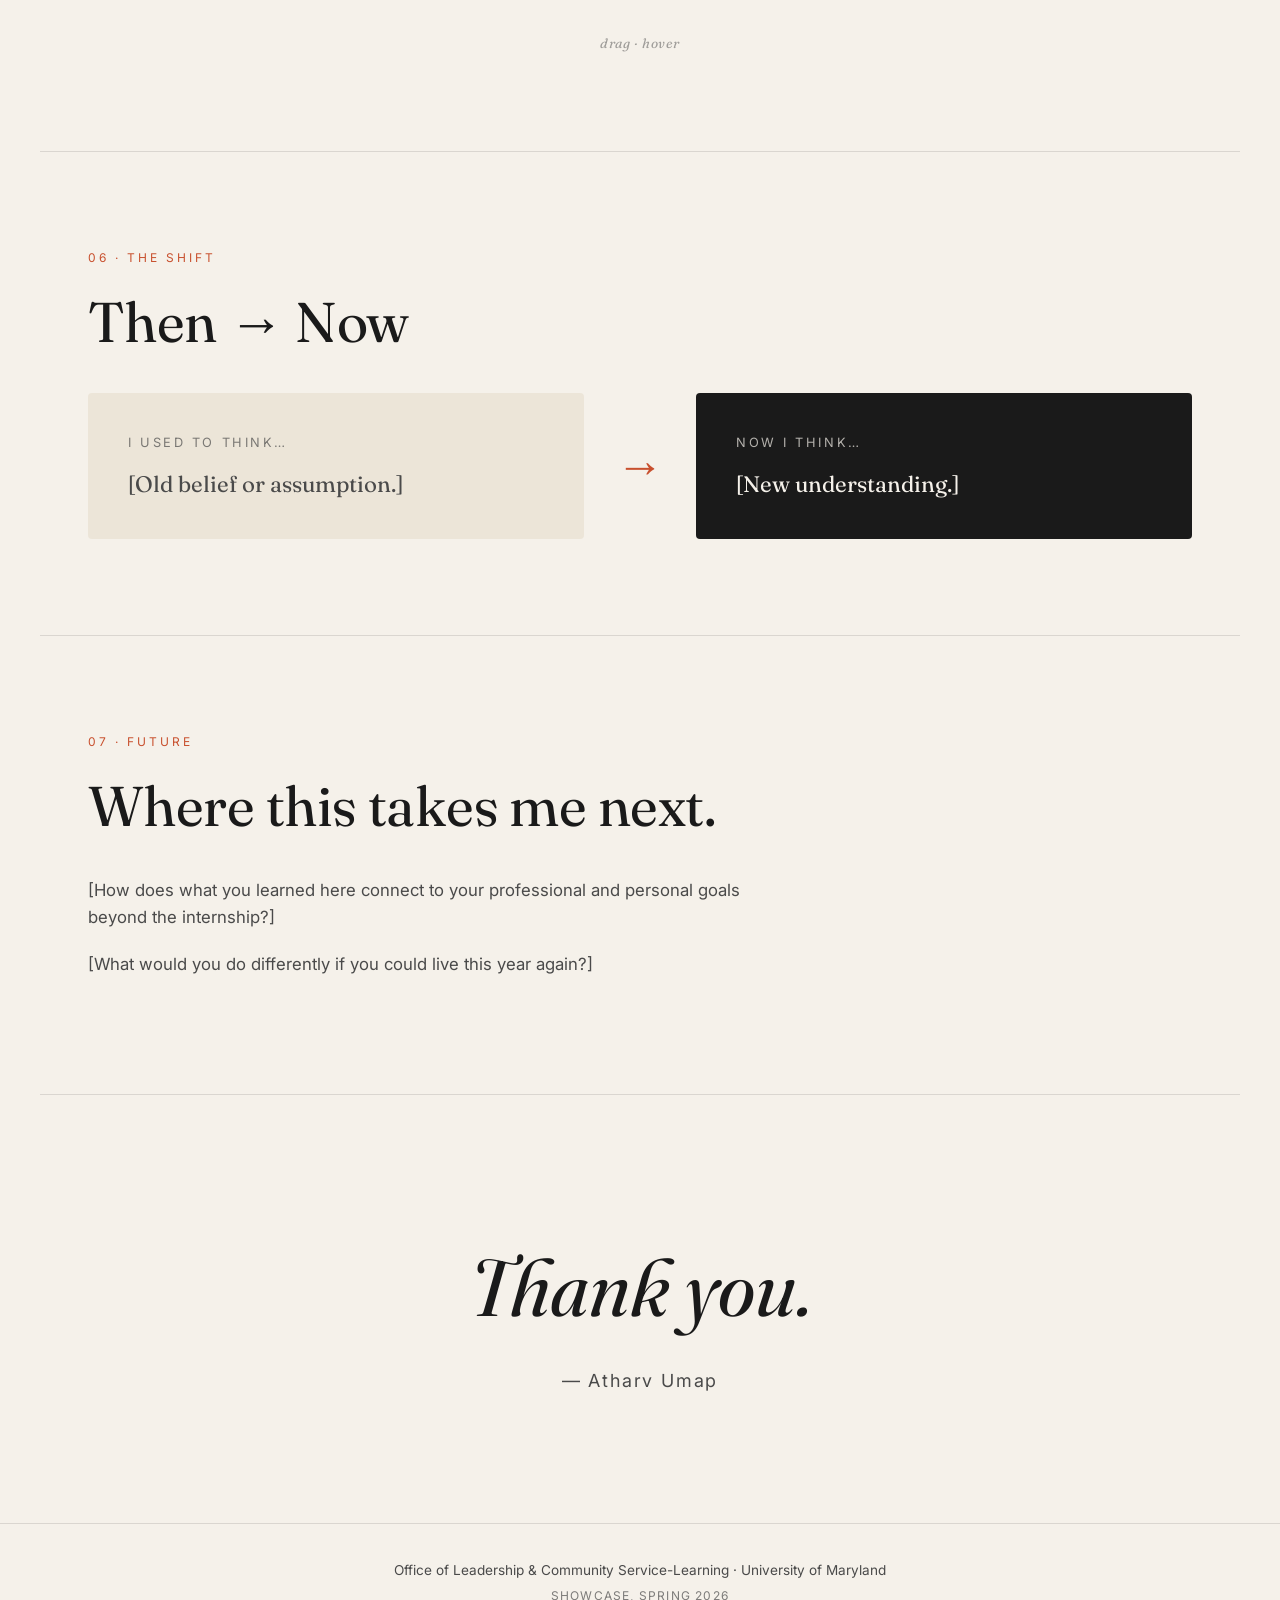
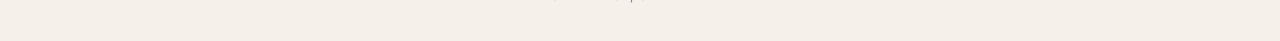
==== commit 7abab6ba: "adding picture/video content" ====
--- a/index.html
+++ b/index.html
@@ -60,19 +60,19 @@
           <div class="timeline__marker"></div>
           <p class="timeline__date">Spring 2025</p>
           <h3 class="timeline__role">Participant</h3>
-          <p class="timeline__body">[A sentence on what this stage was — who you were, what you expected.]</p>
+          <p class="timeline__body">I was first introduced to the MLEAD community by participating in the Organizational Leadership track.</p>
         </li>
         <li class="timeline__stop">
           <div class="timeline__marker"></div>
           <p class="timeline__date">Fall 2025</p>
           <h3 class="timeline__role">Facilitator</h3>
-          <p class="timeline__body">[A sentence on what shifted when you started leading.]</p>
+          <p class="timeline__body">I returned to the program as a Facilitator for the Foundational Leadership track.</p>
         </li>
         <li class="timeline__stop timeline__stop--current">
           <div class="timeline__marker"></div>
           <p class="timeline__date">Spring 2026</p>
           <h3 class="timeline__role">Intern</h3>
-          <p class="timeline__body">[A sentence on where you are now, and what this chapter has asked of you.]</p>
+          <p class="timeline__body">I took my knowledge as a facilitator and a leadership minor to apply it to the Learning and Development Intern role.</p>
         </li>
       </ol>
 
@@ -81,7 +81,7 @@
           <div class="reflections__track" id="reflections-track">
             <div class="reflection">
               <p class="reflection__q">What did you hope to learn and gain from this internship?</p>
-              <p class="reflection__a">[Your response.]</p>
+              <p class="reflection__a">What I hoped for most was to grow in my ability to explain complex ideas clearly, while continuing to practice coaching and inspiring the people I worked with. Inclusivity was a constant effort. Every cohort brought new people with different experiences and perspectives, so I wanted to keep getting better at understanding everyone I taught and making sure they got what they needed from the experience. I was excited to meet new people and facilitators and grow alongside them. One of the things I valued most in leadership was the relational side, the work of genuinely understanding one another. That's why I was looking forward to working with both new and returning faces this semester.</p>
             </div>
             <div class="reflection">
               <p class="reflection__q">How did your hopes and goals change over the year?</p>
@@ -140,27 +140,37 @@
       <ol class="moments">
         <li class="moment">
           <div class="moment__content">
-            <p class="moment__date">[Month, Year]</p>
-            <h3 class="moment__title">[Short title]</h3>
+            <p class="moment__date">November, 2025</p>
+            <h3 class="moment__title">Fall Facilitation</h3>
             <p class="moment__body">[What happened, what you felt, what it taught you.]</p>
           </div>
           <div class="moment__image" style="background-image: url('./assets/images/moments/moment-1.jpg')" role="img" aria-label="[Describe the moment image]"></div>
         </li>
         <li class="moment">
           <div class="moment__content">
-            <p class="moment__date">[Month, Year]</p>
-            <h3 class="moment__title">[Short title]</h3>
-            <p class="moment__body">[What happened, what you felt, what it taught you.]</p>
-          </div>
-          <div class="moment__image" style="background-image: url('./assets/images/moments/moment-2.jpg')" role="img" aria-label="[Describe the moment image]"></div>
-        </li>
-        <li class="moment">
-          <div class="moment__content">
-            <p class="moment__date">[Month, Year]</p>
-            <h3 class="moment__title">[Short title]</h3>
+            <p class="moment__date">November, 2025</p>
+            <h3 class="moment__title">The Climbing Course!</h3>
+            <p class="moment__body">[What happened, what you felt, what it taught you.]</p>
+          </div>
+          <div class="moment__image moment__image--video">
+            <video src="./assets/videos/moment-2.mp4" autoplay muted loop playsinline aria-label="[Describe the video]"></video>
+          </div>
+        </li>
+        <li class="moment">
+          <div class="moment__content">
+            <p class="moment__date">February, 2026</p>
+            <h3 class="moment__title">Leading Learning Communities</h3>
             <p class="moment__body">[What happened, what you felt, what it taught you.]</p>
           </div>
           <div class="moment__image" style="background-image: url('./assets/images/moments/moment-3.jpg')" role="img" aria-label="[Describe the moment image]"></div>
+        </li>
+        <li class="moment">
+          <div class="moment__content">
+            <p class="moment__date">April, 2026</p>
+            <h3 class="moment__title">Thursday Track Supervision</h3>
+            <p class="moment__body">[What happened, what you felt, what it taught you.]</p>
+          </div>
+          <div class="moment__image" style="background-image: url('./assets/images/moments/moment-4.jpg')" role="img" aria-label="[Describe the moment image]"></div>
         </li>
       </ol>
 
@@ -228,7 +238,7 @@
     <!-- Closing -->
     <section class="section section--close" data-reveal>
       <p class="closing">Thank you.</p>
-      <p class="closing__sub">— [Your Name]</p>
+      <p class="closing__sub">— Atharv Umap</p>
     </section>
   </main>
 
--- a/css/style.css
+++ b/css/style.css
@@ -301,6 +301,13 @@
   background-color: var(--bg-alt);
   border-radius: 4px;
   box-shadow: 0 16px 44px -18px rgba(0, 0, 0, 0.35);
+  overflow: hidden;
+}
+.moment__image--video video {
+  width: 100%;
+  height: 100%;
+  object-fit: cover;
+  display: block;
 }
 
 @media (max-width: 800px) {
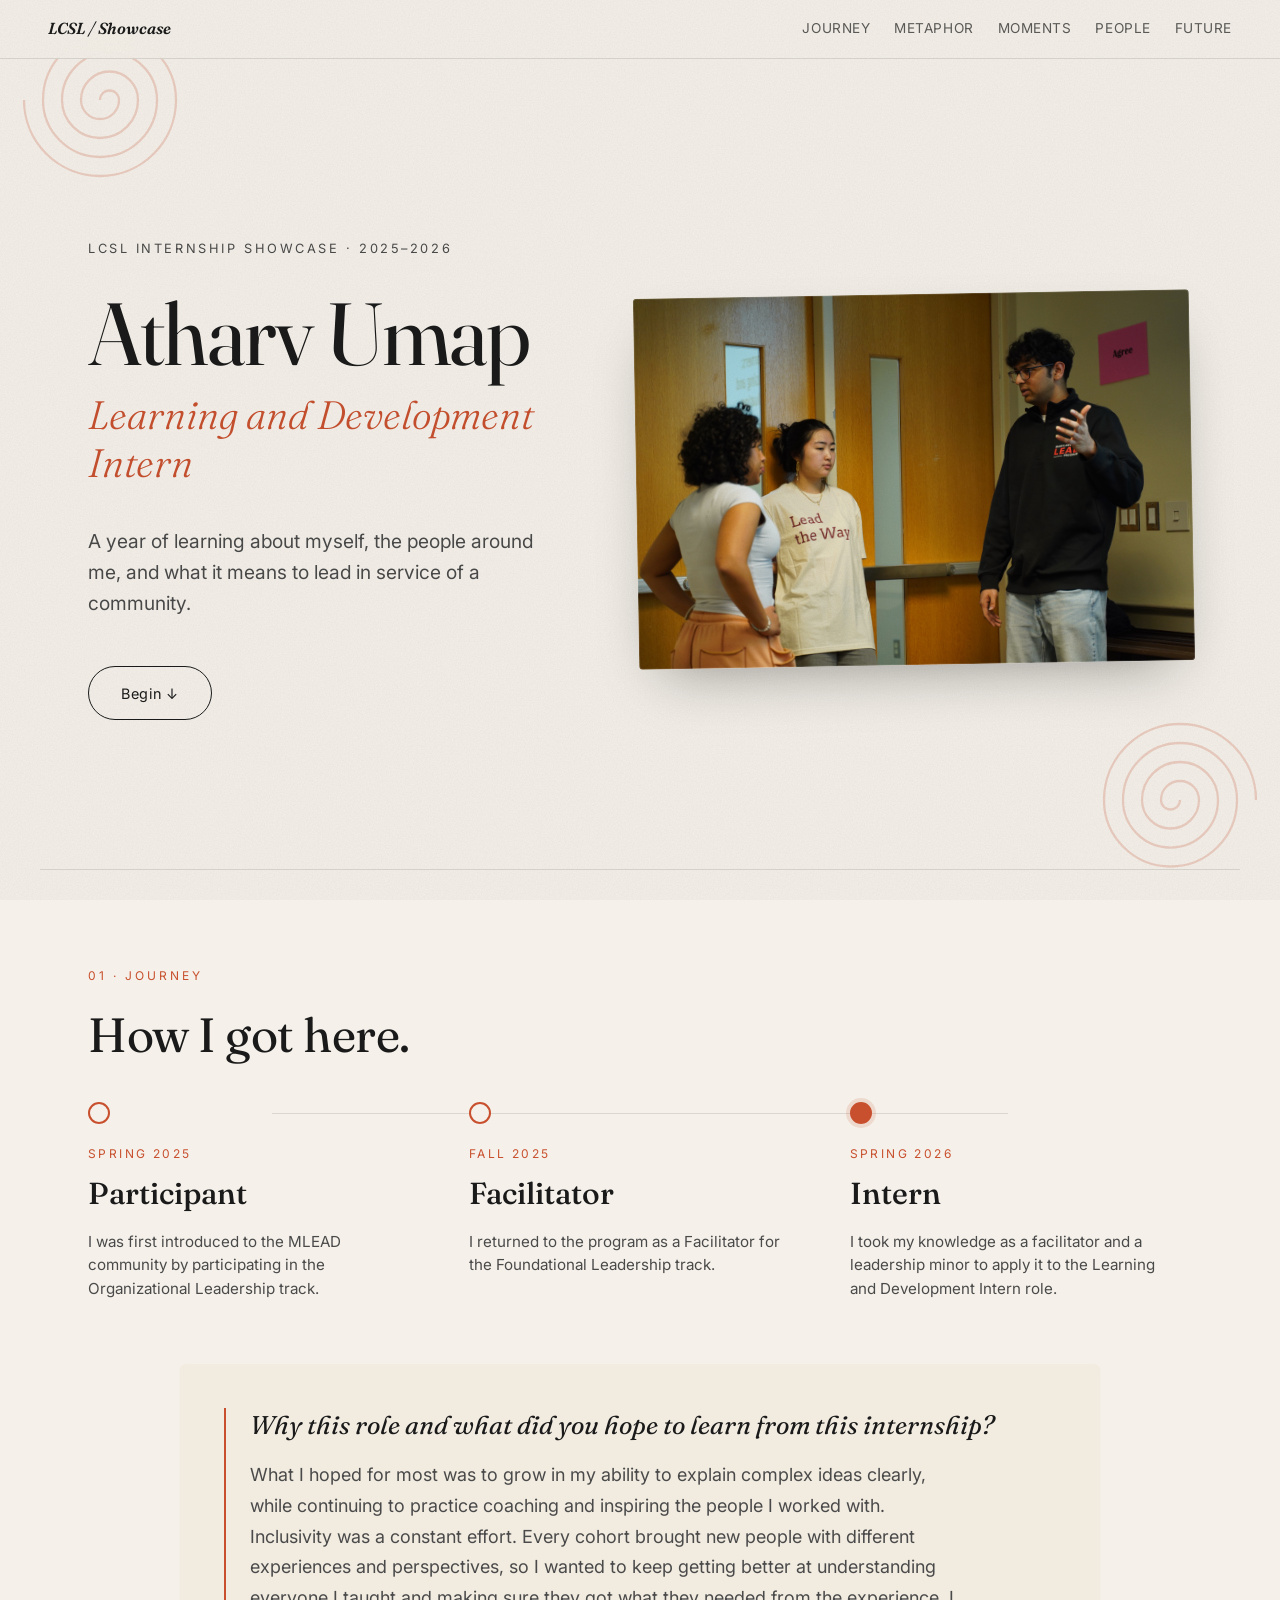
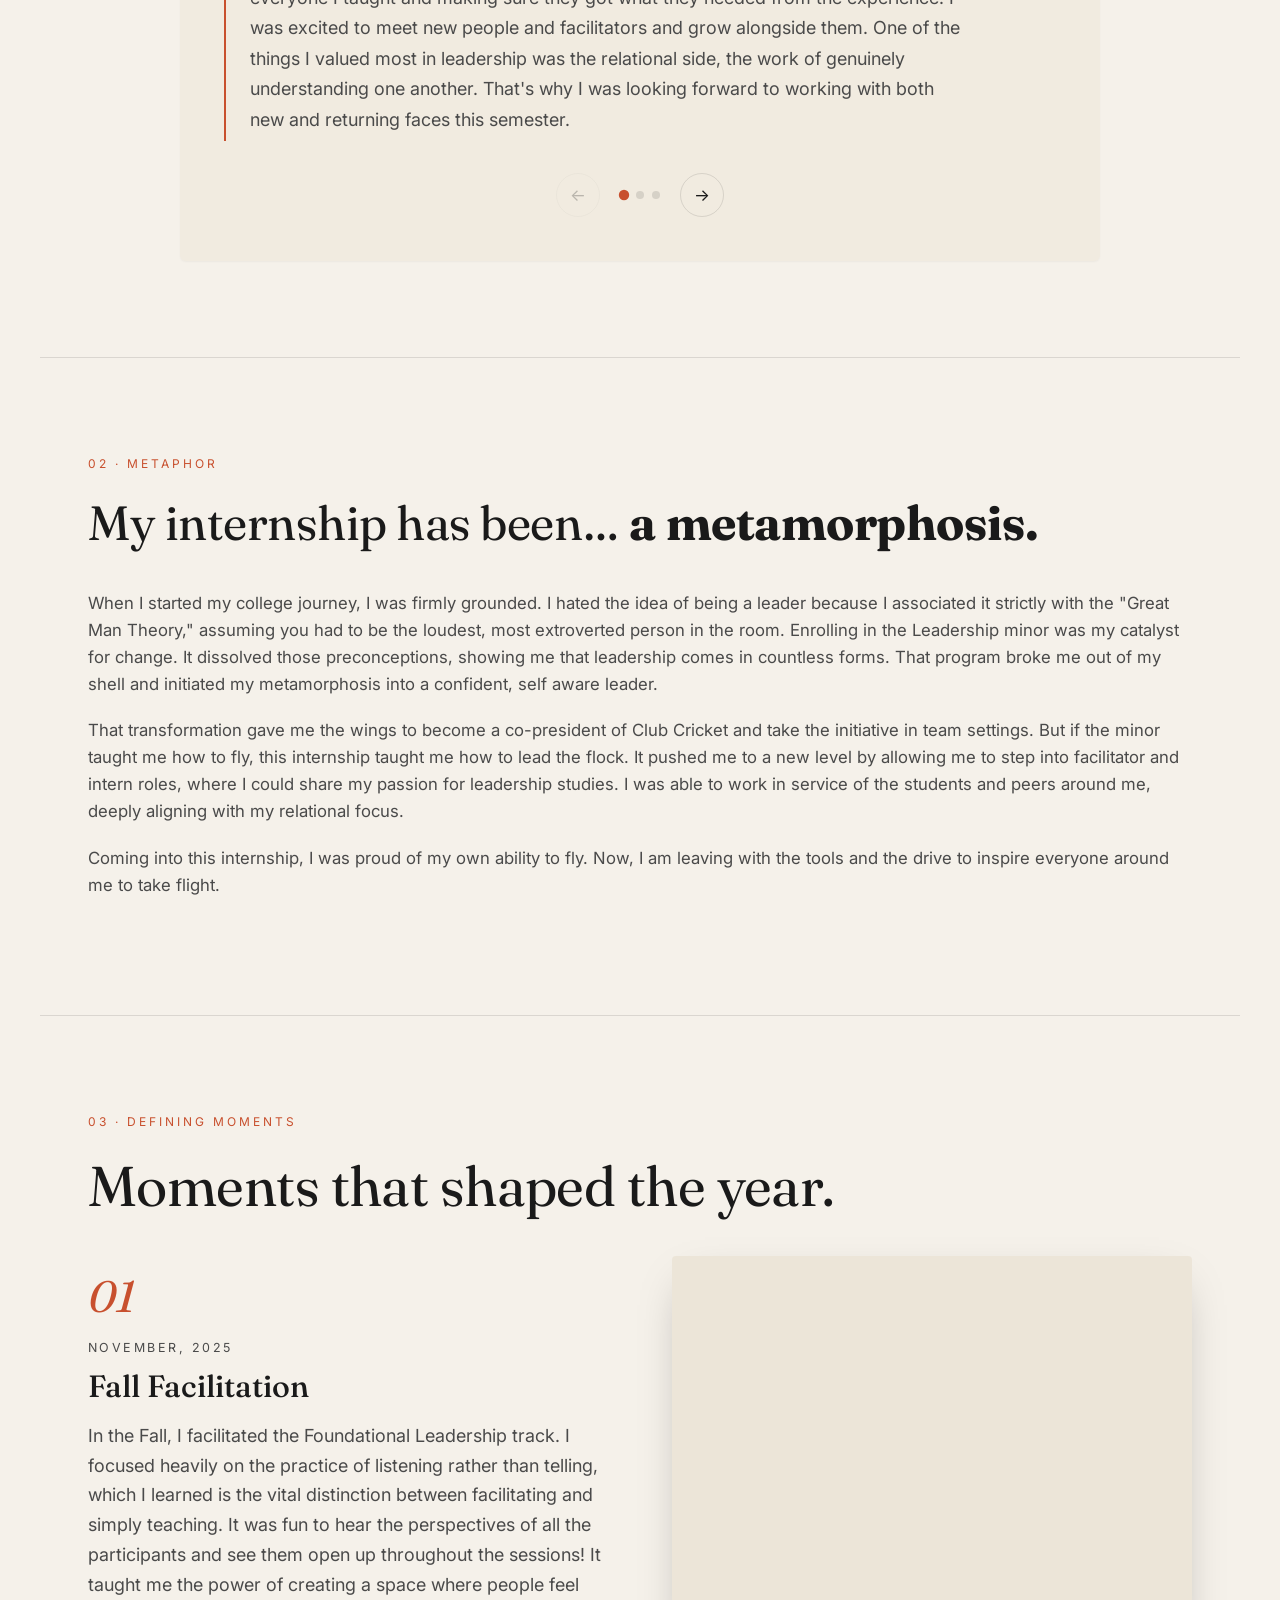
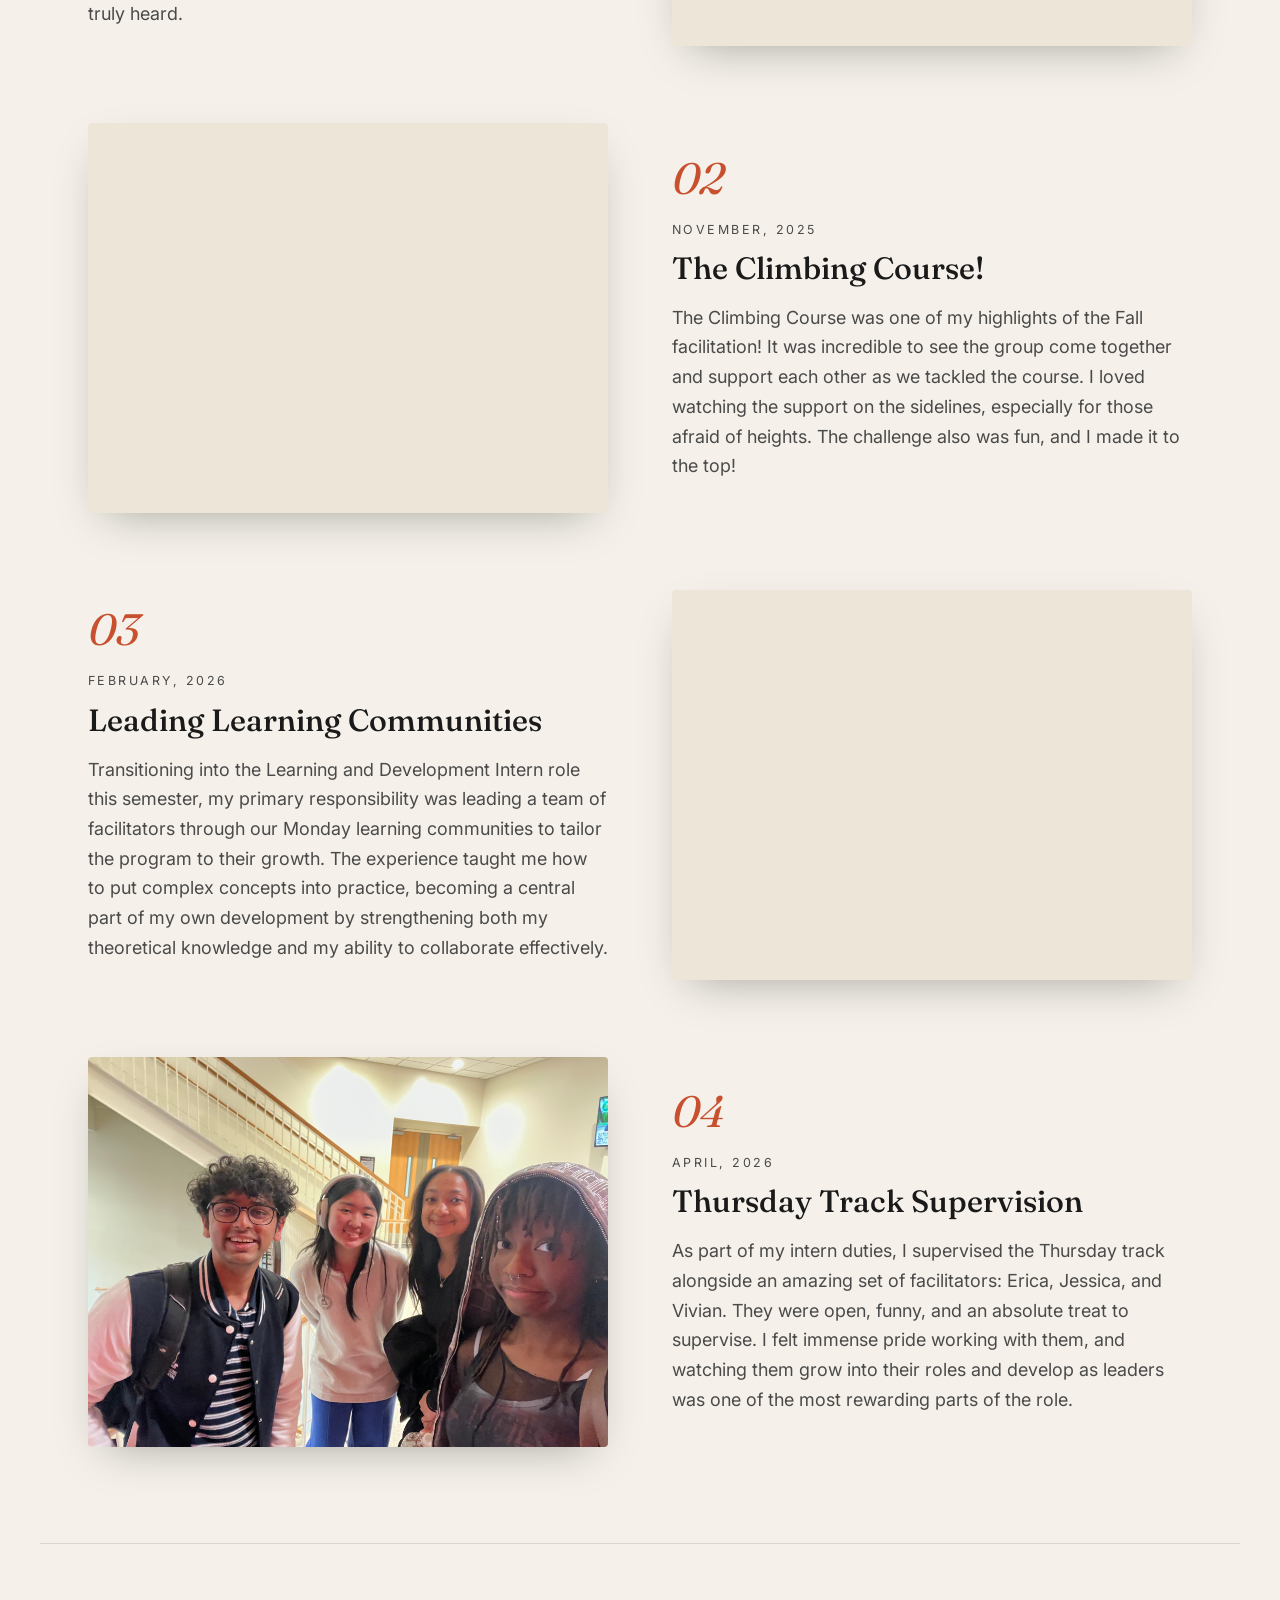
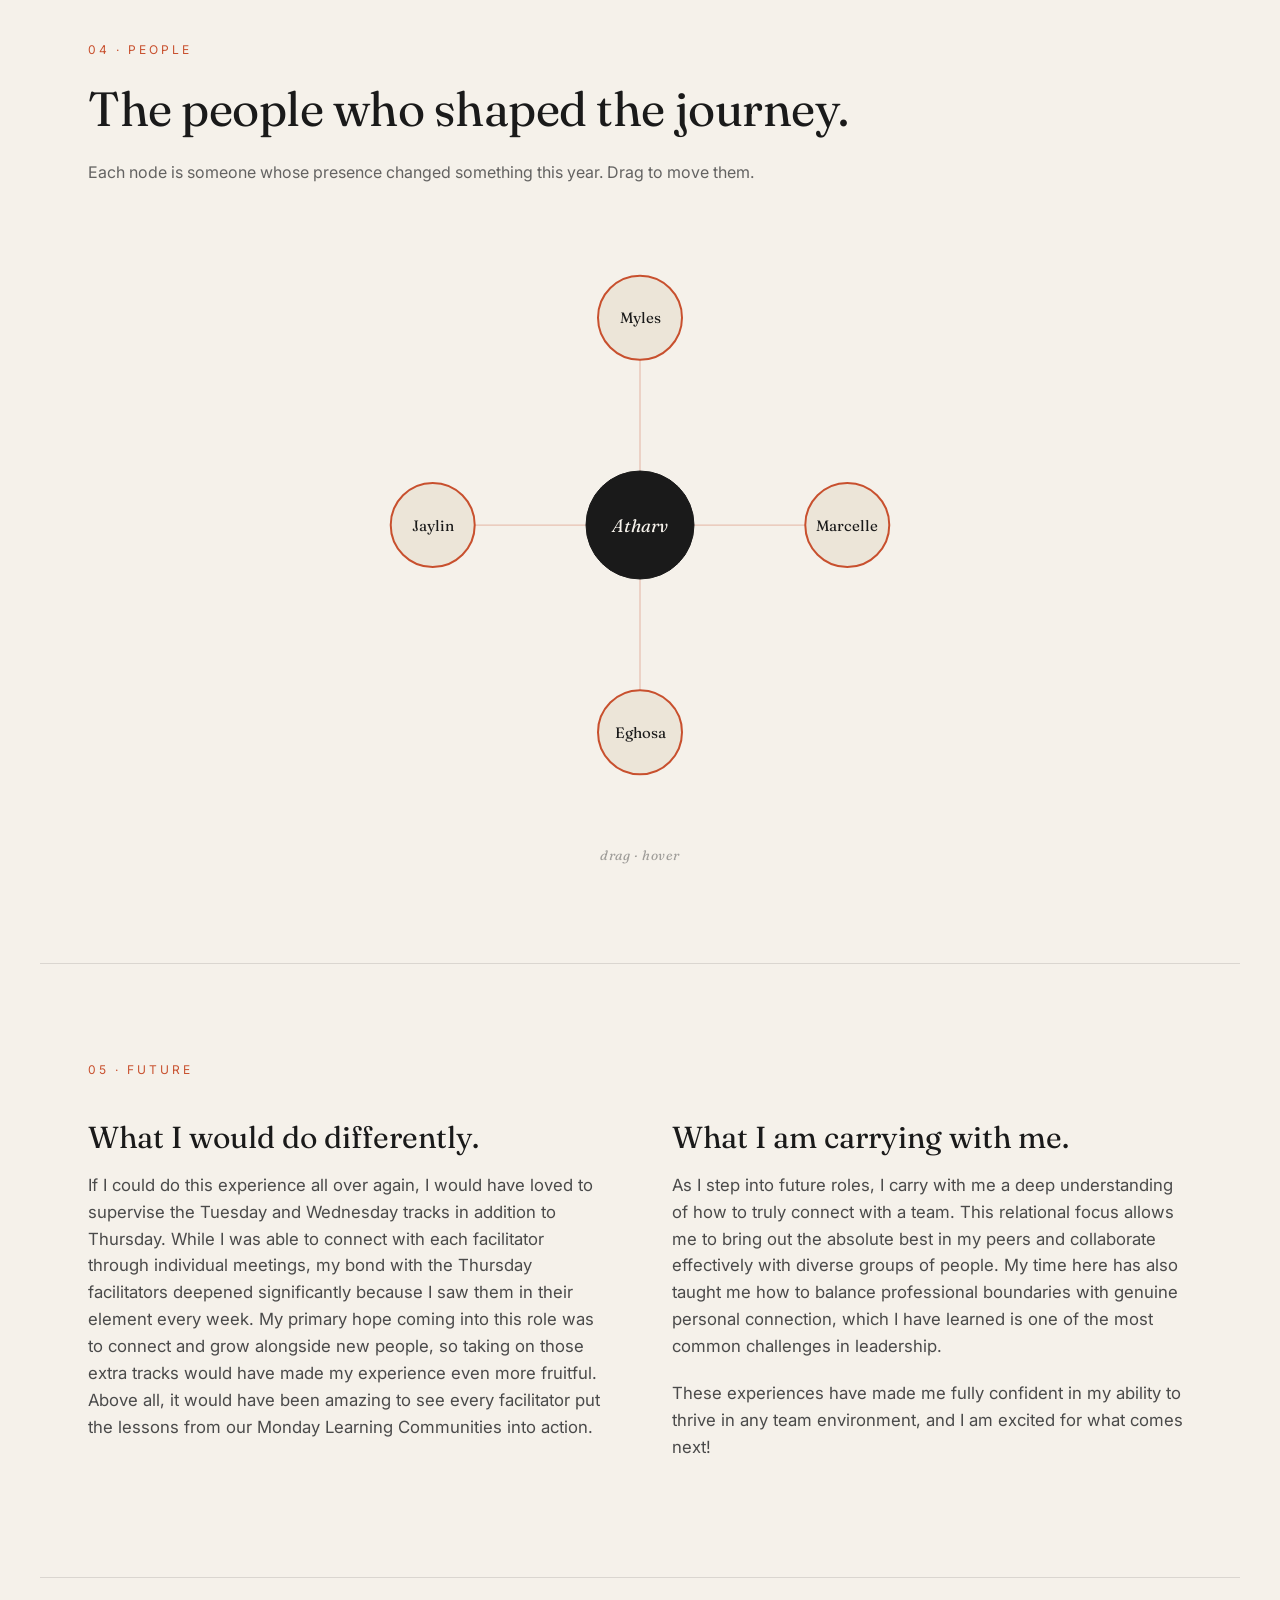
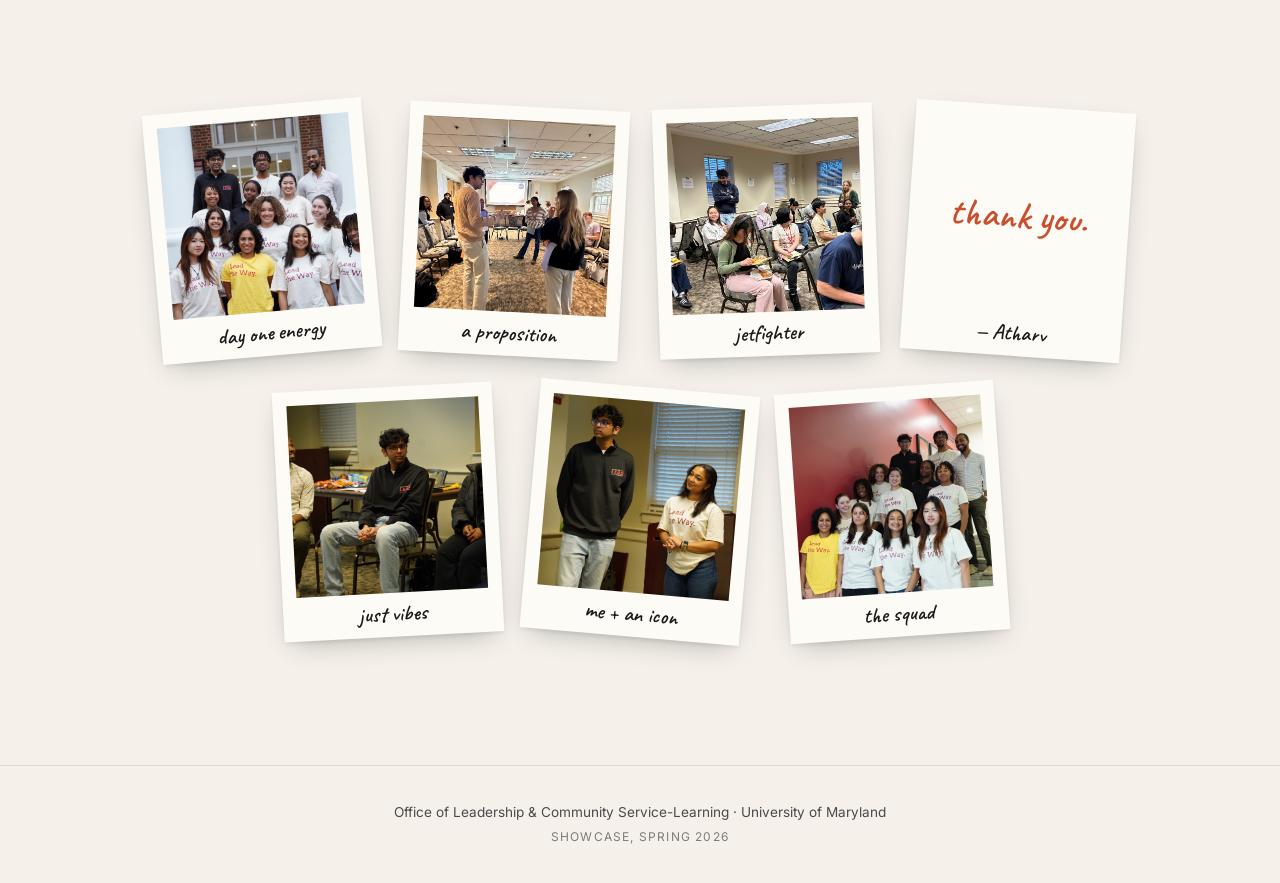
==== commit 3256db41: "final touchup" ====
--- a/index.html
+++ b/index.html
@@ -7,7 +7,7 @@
   <meta name="description" content="A reflection on my year as an intern with the Office of Leadership and Community Service-Learning." />
   <link rel="preconnect" href="https://fonts.googleapis.com" />
   <link rel="preconnect" href="https://fonts.gstatic.com" crossorigin />
-  <link href="https://fonts.googleapis.com/css2?family=Fraunces:ital,opsz,wght@0,9..144,300..900;1,9..144,300..900&family=Inter:wght@300;400;500;600&display=swap" rel="stylesheet" />
+  <link href="https://fonts.googleapis.com/css2?family=Caveat:wght@400;600&family=Fraunces:ital,opsz,wght@0,9..144,300..900;1,9..144,300..900&family=Inter:wght@300;400;500;600&display=swap" rel="stylesheet" />
   <link rel="stylesheet" href="./css/style.css" />
 </head>
 <body>
@@ -25,10 +25,8 @@
     <ul class="nav__links">
       <li><a href="#journey">Journey</a></li>
       <li><a href="#metaphor">Metaphor</a></li>
-      <li><a href="#meaning">Meaning</a></li>
       <li><a href="#moments">Moments</a></li>
       <li><a href="#people">People</a></li>
-      <li><a href="#shift">Shift</a></li>
       <li><a href="#future">Future</a></li>
     </ul>
   </nav>
@@ -80,16 +78,16 @@
         <div class="reflections__viewport">
           <div class="reflections__track" id="reflections-track">
             <div class="reflection">
-              <p class="reflection__q">What did you hope to learn and gain from this internship?</p>
+              <p class="reflection__q">Why this role and what did you hope to learn from this internship?</p>
               <p class="reflection__a">What I hoped for most was to grow in my ability to explain complex ideas clearly, while continuing to practice coaching and inspiring the people I worked with. Inclusivity was a constant effort. Every cohort brought new people with different experiences and perspectives, so I wanted to keep getting better at understanding everyone I taught and making sure they got what they needed from the experience. I was excited to meet new people and facilitators and grow alongside them. One of the things I valued most in leadership was the relational side, the work of genuinely understanding one another. That's why I was looking forward to working with both new and returning faces this semester.</p>
             </div>
             <div class="reflection">
-              <p class="reflection__q">How did your hopes and goals change over the year?</p>
-              <p class="reflection__a">[Your response.]</p>
+              <p class="reflection__q">What changed in your hopes and goals over the year?</p>
+              <p class="reflection__a">At the start of this year, my primary goals were to improve my public speaking and refine my coaching skills. Serving as a facilitator gave me the perfect arena to practice speaking confidently and to coach a diverse group of students. Once I built that foundation, my focus shifted to a deeper question: how can I truly inspire others? During my semester as an intern, I leaned into my relational leadership style to genuinely connect with the incoming facilitators. My hope was no longer just to coach, but to motivate and inspire them to continuously grow and push their own limits as leaders.</p>
             </div>
             <div class="reflection">
               <p class="reflection__q">How does what you have learned in this role connect to what you hope to do in the future?</p>
-              <p class="reflection__a">[Your response.]</p>
+              <p class="reflection__a">Throughout my time in these roles, I have developed a diverse skill set that includes organizing groups, taking charge, public speaking, coaching, and empowering others to grow. In the future, I plan to join technical teams and ultimately step into leadership positions within the corporate world. My deep understanding of relational leadership will allow me to cultivate a positive, supportive work environment. I aspire to be a leader who delivers strong technical results while ensuring my teammates feel genuinely valued and heard. The experiences I have gained here perfectly position me to inspire and bring out the absolute best in every individual I work with.</p>
             </div>
           </div>
         </div>
@@ -108,41 +106,28 @@
     <!-- Section 2: Metaphor -->
     <section id="metaphor" class="section section--metaphor" data-reveal>
       <p class="section__label">02 &middot; Metaphor</p>
-      <h2 class="section__title">My internship has been like…</h2>
-      <blockquote class="pullquote">
-        <p>[Your metaphor here — a few sentences painting the picture.]</p>
-      </blockquote>
+      <h2 class="section__title section__title--wide">My internship has been… <strong>a metamorphosis.</strong></h2>
       <p class="section__body">
-        [Expand on the metaphor. What does it capture about your year? What surprised you? Where does the metaphor hold, and where does it break down?]
-      </p>
-    </section>
-
-    <!-- Section 2: What the role means -->
-    <section id="meaning" class="section section--split" data-reveal>
-      <div class="section__col">
-        <p class="section__label">03 &middot; Meaning</p>
-        <h2 class="section__title">What this role means to me.</h2>
-      </div>
-      <div class="section__col">
-        <p class="section__body">
-          [What did you hope to learn when you started? How has that shifted?]
-        </p>
-        <p class="section__body">
-          [What have you learned about yourself, the people you worked with, and your community?]
-        </p>
-      </div>
+        When I started my college journey, I was firmly grounded. I hated the idea of being a leader because I associated it strictly with the "Great Man Theory," assuming you had to be the loudest, most extroverted person in the room. Enrolling in the Leadership minor was my catalyst for change. It dissolved those preconceptions, showing me that leadership comes in countless forms. That program broke me out of my shell and initiated my metamorphosis into a confident, self aware leader.
+      </p>
+      <p class="section__body">
+        That transformation gave me the wings to become a co-president of Club Cricket and take the initiative in team settings. But if the minor taught me how to fly, this internship taught me how to lead the flock. It pushed me to a new level by allowing me to step into facilitator and intern roles, where I could share my passion for leadership studies. I was able to work in service of the students and peers around me, deeply aligning with my relational focus.
+      </p>
+      <p class="section__body">
+        Coming into this internship, I was proud of my own ability to fly. Now, I am leaving with the tools and the drive to inspire everyone around me to take flight.
+      </p>
     </section>
 
     <!-- Section 3: Defining moments -->
     <section id="moments" class="section section--moments" data-reveal>
-      <p class="section__label">04 &middot; Defining Moments</p>
+      <p class="section__label">03 &middot; Defining Moments</p>
       <h2 class="section__title">Moments that shaped the year.</h2>
       <ol class="moments">
         <li class="moment">
           <div class="moment__content">
             <p class="moment__date">November, 2025</p>
             <h3 class="moment__title">Fall Facilitation</h3>
-            <p class="moment__body">[What happened, what you felt, what it taught you.]</p>
+            <p class="moment__body">In the Fall, I facilitated the Foundational Leadership track. I focused heavily on the practice of listening rather than telling, which I learned is the vital distinction between facilitating and simply teaching. It was fun to hear the perspectives of all the participants and see them open up throughout the sessions! It taught me the power of creating a space where people feel truly heard.</p>
           </div>
           <div class="moment__image" style="background-image: url('./assets/images/moments/moment-1.jpg')" role="img" aria-label="[Describe the moment image]"></div>
         </li>
@@ -150,7 +135,7 @@
           <div class="moment__content">
             <p class="moment__date">November, 2025</p>
             <h3 class="moment__title">The Climbing Course!</h3>
-            <p class="moment__body">[What happened, what you felt, what it taught you.]</p>
+            <p class="moment__body">The Climbing Course was one of my highlights of the Fall facilitation! It was incredible to see the group come together and support each other as we tackled the course. I loved watching the support on the sidelines, especially for those afraid of heights. The challenge also was fun, and I made it to the top!</p>
           </div>
           <div class="moment__image moment__image--video">
             <video src="./assets/videos/moment-2.mp4" autoplay muted loop playsinline aria-label="[Describe the video]"></video>
@@ -160,7 +145,7 @@
           <div class="moment__content">
             <p class="moment__date">February, 2026</p>
             <h3 class="moment__title">Leading Learning Communities</h3>
-            <p class="moment__body">[What happened, what you felt, what it taught you.]</p>
+            <p class="moment__body">Transitioning into the Learning and Development Intern role this semester, my primary responsibility was leading a team of facilitators through our Monday learning communities to tailor the program to their growth. The experience taught me how to put complex concepts into practice, becoming a central part of my own development by strengthening both my theoretical knowledge and my ability to collaborate effectively.</p>
           </div>
           <div class="moment__image" style="background-image: url('./assets/images/moments/moment-3.jpg')" role="img" aria-label="[Describe the moment image]"></div>
         </li>
@@ -168,34 +153,19 @@
           <div class="moment__content">
             <p class="moment__date">April, 2026</p>
             <h3 class="moment__title">Thursday Track Supervision</h3>
-            <p class="moment__body">[What happened, what you felt, what it taught you.]</p>
+            <p class="moment__body">As part of my intern duties, I supervised the Thursday track alongside an amazing set of facilitators: Erica, Jessica, and Vivian. They were open, funny, and an absolute treat to supervise. I felt immense pride working with them, and watching them grow into their roles and develop as leaders was one of the most rewarding parts of the role.</p>
           </div>
           <div class="moment__image" style="background-image: url('./assets/images/moments/moment-4.jpg')" role="img" aria-label="[Describe the moment image]"></div>
         </li>
       </ol>
 
-      <div class="gallery">
-        <p class="gallery__label">More from the year</p>
-        <div class="gallery__scroll" id="gallery-scroll">
-          <figure class="gallery__item" style="background-image: url('./assets/images/gallery/1.jpg')" aria-label="[caption]"></figure>
-          <figure class="gallery__item" style="background-image: url('./assets/images/gallery/2.jpg')" aria-label="[caption]"></figure>
-          <figure class="gallery__item" style="background-image: url('./assets/images/gallery/3.jpg')" aria-label="[caption]"></figure>
-          <figure class="gallery__item" style="background-image: url('./assets/images/gallery/4.jpg')" aria-label="[caption]"></figure>
-          <figure class="gallery__item" style="background-image: url('./assets/images/gallery/5.jpg')" aria-label="[caption]"></figure>
-          <figure class="gallery__item" style="background-image: url('./assets/images/gallery/6.jpg')" aria-label="[caption]"></figure>
-        </div>
-        <div class="gallery__nav">
-          <button class="gallery__arrow" id="gal-prev" aria-label="Scroll left">&larr;</button>
-          <button class="gallery__arrow" id="gal-next" aria-label="Scroll right">&rarr;</button>
-        </div>
-      </div>
     </section>
 
     <!-- Section 4: People -->
     <section id="people" class="section section--people" data-reveal>
-      <p class="section__label">05 &middot; People</p>
+      <p class="section__label">04 &middot; People</p>
       <h2 class="section__title section__title--wide">The people who shaped the journey.</h2>
-      <p class="constellation__subtitle">Each node is someone whose presence changed something this year. Drag to move them, hover to hear what they taught me.</p>
+      <p class="constellation__subtitle">Each node is someone whose presence changed something this year. Drag to move them.</p>
       <div class="constellation">
         <svg id="constellation-svg" viewBox="0 0 900 600" preserveAspectRatio="xMidYMid meet" aria-label="Interactive constellation of people who shaped my internship year">
           <g id="constellation-links"></g>
@@ -206,39 +176,60 @@
       <p class="constellation__hint">drag &middot; hover</p>
     </section>
 
-    <!-- Section 5: Used to think / now think -->
-    <section id="shift" class="section section--shift" data-reveal>
-      <p class="section__label">06 &middot; The Shift</p>
-      <h2 class="section__title">Then &rarr; Now</h2>
-      <div class="shift">
-        <div class="shift__card shift__card--before">
-          <p class="shift__label">I used to think…</p>
-          <p class="shift__body">[Old belief or assumption.]</p>
-        </div>
-        <div class="shift__arrow" aria-hidden="true">→</div>
-        <div class="shift__card shift__card--after">
-          <p class="shift__label">Now I think…</p>
-          <p class="shift__body">[New understanding.]</p>
-        </div>
-      </div>
-    </section>
-
-    <!-- Section 6: Future -->
+    <!-- Section 5: Future -->
     <section id="future" class="section section--future" data-reveal>
-      <p class="section__label">07 &middot; Future</p>
-      <h2 class="section__title">Where this takes me next.</h2>
-      <p class="section__body">
-        [How does what you learned here connect to your professional and personal goals beyond the internship?]
-      </p>
-      <p class="section__body">
-        [What would you do differently if you could live this year again?]
-      </p>
+      <p class="section__label">05 &middot; Future</p>
+      <div class="future-grid">
+        <div class="future-col">
+          <h3 class="future-col__title">What I would do differently.</h3>
+          <p class="section__body">
+            If I could do this experience all over again, I would have loved to supervise the Tuesday and Wednesday tracks in addition to Thursday. While I was able to connect with each facilitator through individual meetings, my bond with the Thursday facilitators deepened significantly because I saw them in their element every week. My primary hope coming into this role was to connect and grow alongside new people, so taking on those extra tracks would have made my experience even more fruitful. Above all, it would have been amazing to see every facilitator put the lessons from our Monday Learning Communities into action.
+          </p>
+        </div>
+        <div class="future-col">
+          <h3 class="future-col__title">What I am carrying with me.</h3>
+          <p class="section__body">
+            As I step into future roles, I carry with me a deep understanding of how to truly connect with a team. This relational focus allows me to bring out the absolute best in my peers and collaborate effectively with diverse groups of people. My time here has also taught me how to balance professional boundaries with genuine personal connection, which I have learned is one of the most common challenges in leadership.
+          </p>
+          <p class="section__body">
+            These experiences have made me fully confident in my ability to thrive in any team environment, and I am excited for what comes next!
+          </p>
+        </div>
+      </div>
     </section>
 
     <!-- Closing -->
     <section class="section section--close" data-reveal>
-      <p class="closing">Thank you.</p>
-      <p class="closing__sub">— Atharv Umap</p>
+      <div class="polaroids">
+        <figure class="polaroid" style="--r: -5deg">
+          <div class="polaroid__photo" style="background-image: url('./assets/images/gallery/1.jpg')"></div>
+          <figcaption>day one energy</figcaption>
+        </figure>
+        <figure class="polaroid" style="--r: 3deg">
+          <div class="polaroid__photo" style="background-image: url('./assets/images/gallery/2.jpg')"></div>
+          <figcaption>a proposition</figcaption>
+        </figure>
+        <figure class="polaroid" style="--r: -2deg">
+          <div class="polaroid__photo" style="background-image: url('./assets/images/gallery/3.jpg')"></div>
+          <figcaption>jetfighter</figcaption>
+        </figure>
+        <figure class="polaroid polaroid--note" style="--r: 4deg">
+          <div class="polaroid__note">thank you.</div>
+          <figcaption>— Atharv</figcaption>
+        </figure>
+        <figure class="polaroid" style="--r: -3deg">
+          <div class="polaroid__photo" style="background-image: url('./assets/images/gallery/4.jpg')"></div>
+          <figcaption>just vibes</figcaption>
+        </figure>
+        <figure class="polaroid" style="--r: 5deg">
+          <div class="polaroid__photo" style="background-image: url('./assets/images/gallery/5.jpg')"></div>
+          <figcaption>me + an icon</figcaption>
+        </figure>
+        <figure class="polaroid" style="--r: -4deg">
+          <div class="polaroid__photo" style="background-image: url('./assets/images/gallery/6.jpg')"></div>
+          <figcaption>the squad</figcaption>
+        </figure>
+      </div>
     </section>
   </main>
 
--- a/css/style.css
+++ b/css/style.css
@@ -235,11 +235,12 @@
   border-left: 3px solid var(--accent);
   font-family: var(--serif);
   font-style: italic;
-  font-size: clamp(1.4rem, 3vw, 2rem);
+  font-size: clamp(1.75rem, 3.75vw, 2.6rem);
   line-height: 1.35;
   max-width: 28ch;
 }
 .pullquote p { margin: 0; }
+.section--metaphor .section__body { max-width: none; }
 
 /* Moments */
 .moments {
@@ -703,22 +704,84 @@
   .shift__arrow { transform: rotate(90deg); justify-self: center; }
 }
 
+/* Future split */
+.future-grid {
+  display: grid;
+  grid-template-columns: 1fr 1fr;
+  gap: clamp(2rem, 5vw, 5rem);
+  align-items: start;
+  margin-top: 2.5rem;
+}
+.future-col__title {
+  font-family: var(--serif);
+  font-weight: 400;
+  font-size: clamp(1.4rem, 2.5vw, 1.9rem);
+  line-height: 1.2;
+  margin: 0 0 1rem;
+}
+@media (max-width: 800px) { .future-grid { grid-template-columns: 1fr; } }
+
 /* Closing */
 .section--close {
   text-align: center;
-  padding: 8rem var(--gutter);
+  padding: 6rem var(--gutter);
   border-top: 1px solid var(--rule);
 }
-.closing {
-  font-family: var(--serif);
-  font-size: clamp(3rem, 7vw, 5rem);
-  font-style: italic;
-  margin: 0 0 1rem;
-}
-.closing__sub {
-  color: var(--ink-soft);
-  letter-spacing: 0.1em;
+.polaroids {
+  display: flex;
+  flex-wrap: wrap;
+  justify-content: center;
+  align-items: center;
+  gap: clamp(1.25rem, 2.5vw, 2.25rem);
+  max-width: 1100px;
+  margin: 0 auto;
+  padding: 2rem 0;
+}
+.polaroid {
+  background: #fdfbf6;
+  padding: 14px 14px 12px;
+  box-shadow: 0 10px 28px -10px rgba(0, 0, 0, 0.3), 0 2px 4px rgba(0, 0, 0, 0.08);
+  transform: rotate(var(--r, 0));
+  transition: transform 0.35s ease, box-shadow 0.35s ease, z-index 0s;
   margin: 0;
+  width: 220px;
+  position: relative;
+  z-index: 1;
+}
+.polaroid:hover {
+  transform: rotate(0) scale(1.06);
+  box-shadow: 0 18px 40px -10px rgba(0, 0, 0, 0.35), 0 4px 8px rgba(0, 0, 0, 0.1);
+  z-index: 3;
+}
+.polaroid__photo {
+  width: 100%;
+  aspect-ratio: 1;
+  background-size: cover;
+  background-position: center;
+  background-color: #e6ddcf;
+}
+.polaroid figcaption {
+  font-family: "Caveat", "Fraunces", cursive;
+  font-weight: 600;
+  font-size: 1.35rem;
+  text-align: center;
+  margin-top: 10px;
+  color: var(--ink);
+  line-height: 1;
+}
+.polaroid--note .polaroid__note {
+  width: 100%;
+  aspect-ratio: 1;
+  display: flex;
+  align-items: center;
+  justify-content: center;
+  font-family: "Caveat", cursive;
+  font-weight: 600;
+  font-size: 2.4rem;
+  color: var(--accent);
+  text-align: center;
+  line-height: 1.1;
+  padding: 1rem;
 }
 
 /* Footer */
